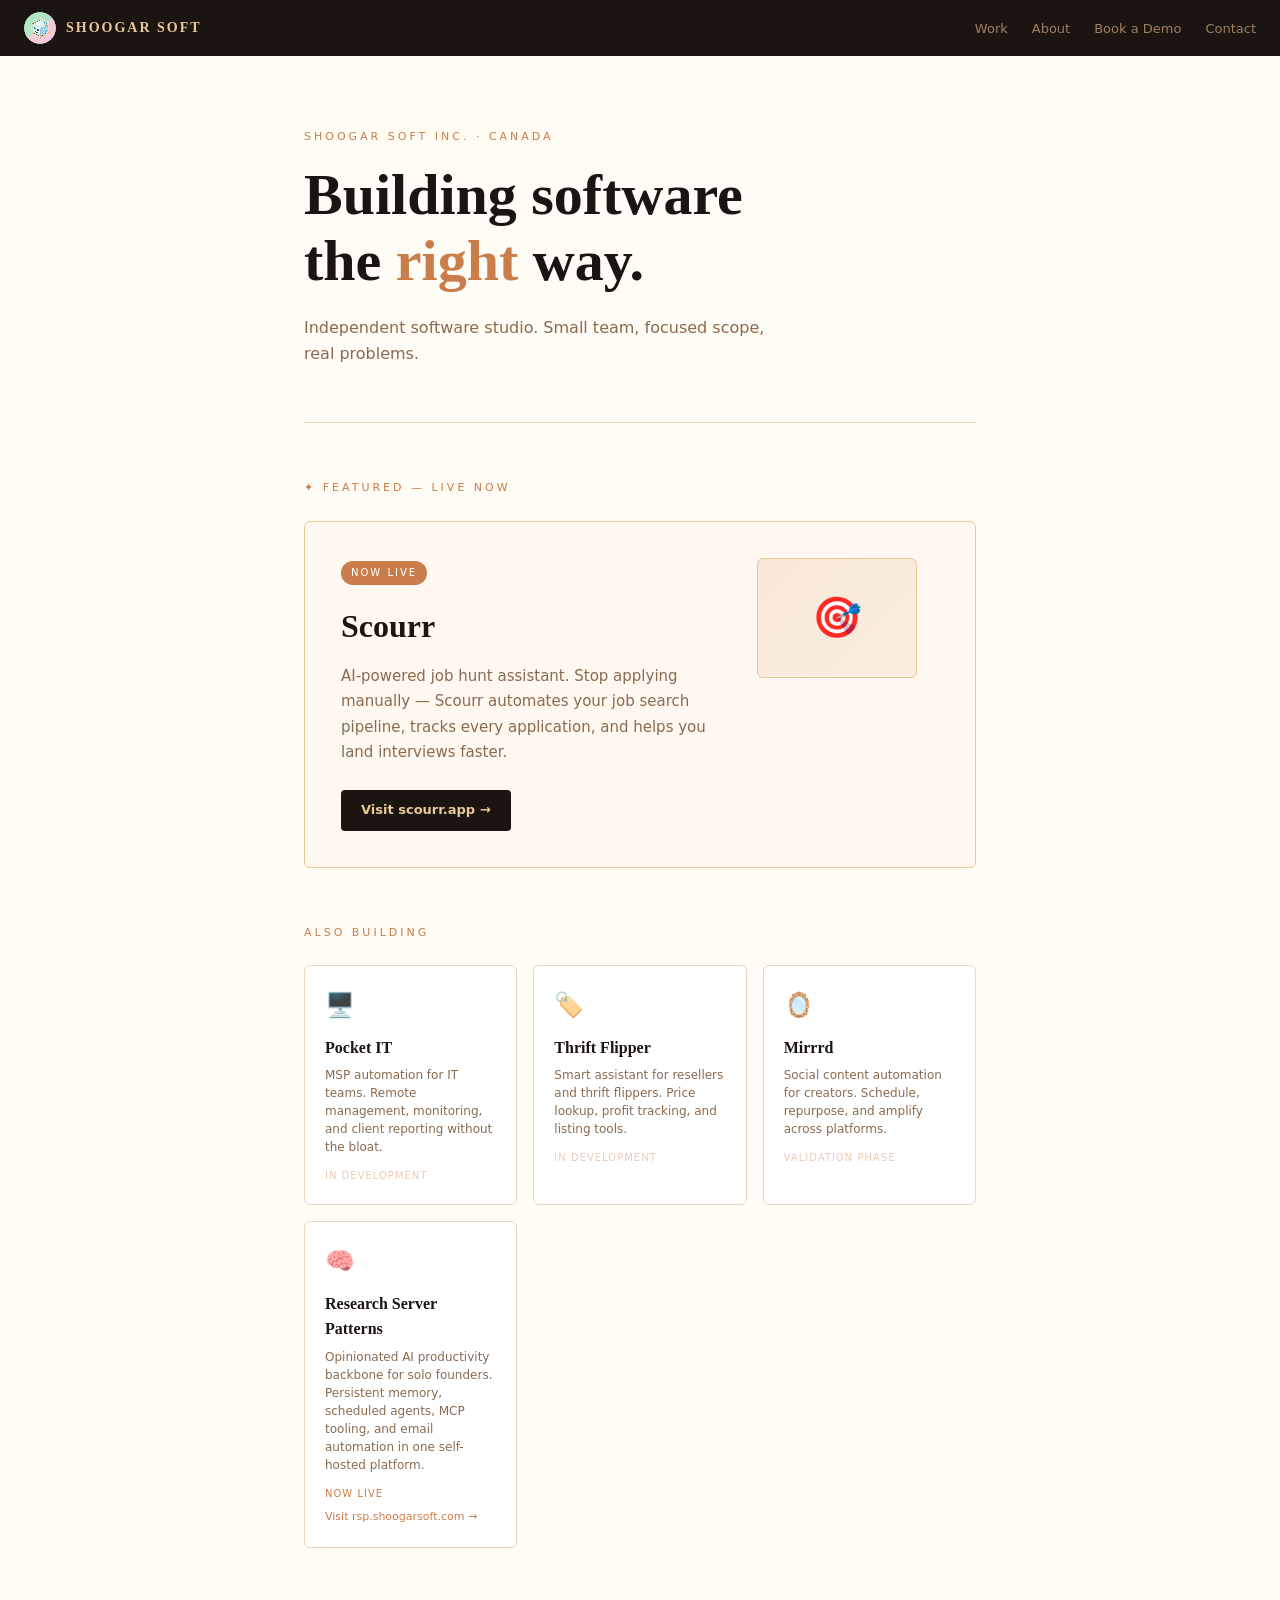
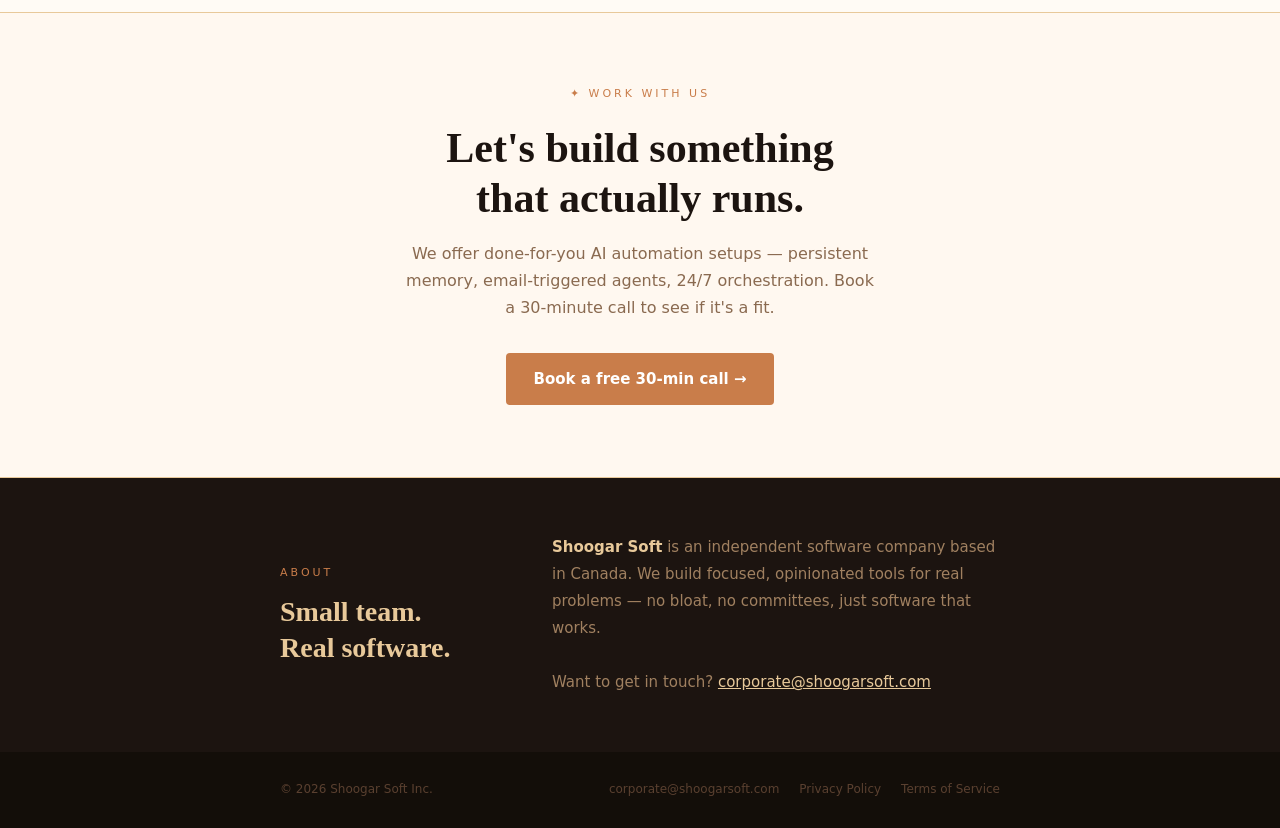
==== index.html @ 3ff2c9d0 "fix: correct Trift Flipper typo to Thrift Flipper on homepage Co-Authored-By: Claude Opus 4.8 <norep" ====
<!DOCTYPE html>
<html lang="en">
<head>
  <meta charset="UTF-8">
  <meta name="viewport" content="width=device-width, initial-scale=1.0">
  <meta name="description" content="Shoogar Soft Inc. — Independent software studio based in Canada. Building focused, opinionated tools for real problems.">
  <title>Shoogar Soft — Building software the right way.</title>
  <link rel="icon" type="image/png" href="assets/shoogar-logo.png">
  <link rel="stylesheet" href="assets/style.css">
</head>
<body>

<!-- NAV -->
<nav>
  <a class="nav-logo" href="#">
    <img src="assets/shoogar-logo.png" alt="Shoogar Soft logo">
    Shoogar Soft
  </a>
  <ul class="nav-links" id="navLinks">
    <li><a href="#work">Work</a></li>
    <li><a href="#about">About</a></li>
    <li><a href="#demo">Book a Demo</a></li>
    <li><a href="#about">Contact</a></li>
  </ul>
  <button class="nav-toggle" onclick="document.getElementById('navLinks').classList.toggle('open')" aria-label="Menu">
    <span></span><span></span><span></span>
  </button>
</nav>

<!-- HERO -->
<section class="hero">
  <div class="hero-eyebrow">Shoogar Soft Inc. · Canada</div>
  <h1>Building software<br>the <em>right</em> way.</h1>
  <p class="hero-sub">Independent software studio. Small team, focused scope, real problems.</p>
</section>

<div class="divider"><hr></div>

<!-- FEATURED -->
<section class="featured" id="work">
  <div class="section-label">✦ Featured — live now</div>
  <div class="featured-card">
    <div>
      <div class="featured-badge">Now live</div>
      <h2>Scourr</h2>
      <p>AI-powered job hunt assistant. Stop applying manually — Scourr automates your job search pipeline, tracks every application, and helps you land interviews faster.</p>
      <a class="featured-link" href="https://scourr.app" target="_blank" rel="noopener">Visit scourr.app →</a>
    </div>
    <div class="featured-visual" aria-hidden="true">🎯</div>
  </div>
</section>

<!-- PORTFOLIO -->
<section class="portfolio">
  <div class="section-label">Also building</div>
  <div class="portfolio-grid">

    <div class="portfolio-card">
      <div class="portfolio-icon" aria-hidden="true">🖥️</div>
      <h3>Pocket IT</h3>
      <p>MSP automation for IT teams. Remote management, monitoring, and client reporting without the bloat.</p>
      <div class="portfolio-status">In development</div>
    </div>

    <div class="portfolio-card">
      <div class="portfolio-icon" aria-hidden="true">🏷️</div>
      <h3>Thrift Flipper</h3>
      <p>Smart assistant for resellers and thrift flippers. Price lookup, profit tracking, and listing tools.</p>
      <div class="portfolio-status">In development</div>
    </div>

    <div class="portfolio-card">
      <div class="portfolio-icon" aria-hidden="true">🪞</div>
      <h3>Mirrrd</h3>
      <p>Social content automation for creators. Schedule, repurpose, and amplify across platforms.</p>
      <div class="portfolio-status">Validation phase</div>
    </div>

    <div class="portfolio-card">
      <div class="portfolio-icon" aria-hidden="true">🧠</div>
      <h3>Research Server Patterns</h3>
      <p>Opinionated AI productivity backbone for solo founders. Persistent memory, scheduled agents, MCP tooling, and email automation in one self-hosted platform.</p>
      <div class="portfolio-status live">Now live</div>
      <a class="portfolio-link" href="https://rsp.shoogarsoft.com" target="_blank" rel="noopener">Visit rsp.shoogarsoft.com →</a>
    </div>

  </div>
</section>

<!-- DEMO CTA -->
<section class="demo-cta" id="demo">
  <div class="demo-inner">
    <div class="demo-label">✦ Work with us</div>
    <h2>Let's build something<br>that actually runs.</h2>
    <p>We offer done-for-you AI automation setups — persistent memory, email-triggered agents, 24/7 orchestration. Book a 30-minute call to see if it's a fit.</p>
    <a class="demo-btn" href="https://calendly.com/shoogarsoft/demo" target="_blank" rel="noopener">Book a free 30-min call →</a>
  </div>
</section>

<!-- ABOUT -->
<section class="about" id="about">
  <div class="about-inner">
    <div>
      <div class="about-label">About</div>
      <h2>Small team.<br>Real software.</h2>
    </div>
    <div class="about-body">
      <strong>Shoogar Soft</strong> is an independent software company based in Canada. We build focused, opinionated tools for real problems — no bloat, no committees, just software that works.<br><br>
      Want to get in touch? <a href="mailto:corporate@shoogarsoft.com">corporate@shoogarsoft.com</a>
    </div>
  </div>
</section>

<!-- FOOTER -->
<footer>
  <div class="footer-inner">
    <span class="footer-copy">© <span id="copy-year"></span> Shoogar Soft Inc.</span>
    <div class="footer-links">
      <a href="mailto:corporate@shoogarsoft.com">corporate@shoogarsoft.com</a>
      <a href="privacy.html">Privacy Policy</a>
      <a href="terms.html">Terms of Service</a>
    </div>
  </div>
</footer>

<script>document.getElementById('copy-year').textContent = new Date().getFullYear();</script>
</body>
</html>
---- assets/style.css ----
/* ============================================================
   TOKENS
   ============================================================ */
:root {
  --bg:              #fffbf5;
  --nav-bg:          #1c1410;
  --nav-bg-hover:    #2c2418;
  --accent:          #c97d4a;
  --accent-light:    #e8c99a;
  --text:            #1c1410;
  --text-secondary:  #8a6a50;
  --text-muted:      #a08060;
  --border:          #e8d5c0;
  --featured-bg:     #fff8f0;
  --featured-border: #e8c99a;
  --card-bg:         #ffffff;
  --about-bg:        #1c1410;
  --footer-bg:       #130e09;
  --footer-text:     #5a4030;
  --max-width:       720px;
  --radius:          6px;
}

/* ============================================================
   RESET
   ============================================================ */
*, *::before, *::after { box-sizing: border-box; margin: 0; padding: 0; }

body {
  font-family: 'Georgia', serif;
  background: var(--bg);
  color: var(--text);
  line-height: 1.6;
}

/* ============================================================
   NAV
   ============================================================ */
nav {
  background: var(--nav-bg);
  padding: 0 24px;
  display: flex;
  align-items: center;
  justify-content: space-between;
  height: 56px;
  position: sticky;
  top: 0;
  z-index: 10;
}

.nav-logo {
  display: flex;
  align-items: center;
  gap: 10px;
  color: var(--accent-light);
  font-weight: 700;
  font-size: 14px;
  letter-spacing: 2px;
  text-transform: uppercase;
  text-decoration: none;
}

.nav-logo img {
  width: 32px;
  height: 32px;
  border-radius: 50%;
  image-rendering: pixelated;
}

.nav-links {
  display: flex;
  gap: 24px;
  list-style: none;
}

.nav-links a {
  color: var(--text-muted);
  text-decoration: none;
  font-size: 13px;
  font-family: system-ui, sans-serif;
  transition: color 0.2s;
}

.nav-links a:hover { color: var(--accent-light); }

.nav-toggle {
  display: none;
  background: none;
  border: none;
  cursor: pointer;
  flex-direction: column;
  gap: 5px;
  padding: 4px;
}

.nav-toggle span {
  display: block;
  width: 22px;
  height: 2px;
  background: var(--text-muted);
  border-radius: 2px;
}

@media (max-width: 600px) {
  .nav-links { display: none; }
  .nav-toggle { display: flex; }
  .nav-links.open {
    display: flex;
    flex-direction: column;
    position: absolute;
    top: 56px;
    left: 0;
    right: 0;
    background: var(--nav-bg);
    padding: 16px 24px 20px;
    border-top: 1px solid var(--nav-bg-hover);
    gap: 16px;
  }
}

/* ============================================================
   HERO
   ============================================================ */
.hero {
  max-width: var(--max-width);
  margin: 0 auto;
  padding: 72px 24px 56px;
}

.hero-eyebrow {
  font-family: system-ui, sans-serif;
  font-size: 11px;
  letter-spacing: 3px;
  text-transform: uppercase;
  color: var(--accent);
  margin-bottom: 16px;
}

.hero h1 {
  font-size: clamp(36px, 6vw, 58px);
  font-weight: 700;
  line-height: 1.15;
  color: var(--text);
  margin-bottom: 20px;
}

.hero h1 em {
  color: var(--accent);
  font-style: normal;
}

.hero-sub {
  font-family: system-ui, sans-serif;
  font-size: 16px;
  color: var(--text-secondary);
  max-width: 480px;
}

/* ============================================================
   DIVIDER
   ============================================================ */
.divider {
  max-width: var(--max-width);
  margin: 0 auto;
  padding: 0 24px;
}

.divider hr {
  border: none;
  border-top: 1px solid var(--border);
}

/* ============================================================
   SECTION LABEL (shared)
   ============================================================ */
.section-label {
  font-family: system-ui, sans-serif;
  font-size: 11px;
  letter-spacing: 3px;
  text-transform: uppercase;
  color: var(--accent);
  margin-bottom: 24px;
}

/* ============================================================
   FEATURED PRODUCT
   ============================================================ */
.featured {
  max-width: var(--max-width);
  margin: 0 auto;
  padding: 56px 24px;
}

.featured-card {
  background: var(--featured-bg);
  border: 1px solid var(--featured-border);
  border-radius: var(--radius);
  padding: 36px;
  display: flex;
  gap: 36px;
  align-items: flex-start;
}

.featured-badge {
  background: var(--accent);
  color: #fff;
  font-family: system-ui, sans-serif;
  font-size: 10px;
  letter-spacing: 2px;
  text-transform: uppercase;
  padding: 4px 10px;
  border-radius: 20px;
  display: inline-block;
  margin-bottom: 16px;
}

.featured-card h2 {
  font-size: 32px;
  font-weight: 700;
  color: var(--text);
  margin-bottom: 12px;
}

.featured-card p {
  font-family: system-ui, sans-serif;
  font-size: 15px;
  color: var(--text-secondary);
  line-height: 1.7;
  margin-bottom: 24px;
  max-width: 380px;
}

.featured-link {
  display: inline-flex;
  align-items: center;
  gap: 6px;
  background: var(--nav-bg);
  color: var(--accent-light);
  font-family: system-ui, sans-serif;
  font-size: 13px;
  font-weight: 600;
  padding: 10px 20px;
  border-radius: 4px;
  text-decoration: none;
  transition: background 0.2s;
}

.featured-link:hover { background: var(--nav-bg-hover); }

.featured-visual {
  flex-shrink: 0;
  width: 160px;
  height: 120px;
  background: linear-gradient(135deg, #c97d4a22, #e8c99a33);
  border-radius: var(--radius);
  border: 1px solid var(--featured-border);
  display: flex;
  align-items: center;
  justify-content: center;
  font-size: 40px;
  color: var(--accent);
}

@media (max-width: 600px) {
  .featured-card {
    flex-direction: column;
    padding: 24px;
    gap: 20px;
  }
  .featured-visual { display: none; }
}

/* ============================================================
   PORTFOLIO GRID
   ============================================================ */
.portfolio {
  max-width: var(--max-width);
  margin: 0 auto;
  padding: 0 24px 64px;
}

.portfolio-grid {
  display: grid;
  grid-template-columns: repeat(3, 1fr);
  gap: 16px;
}

@media (max-width: 600px) {
  .portfolio-grid { grid-template-columns: 1fr; }
}

.portfolio-card {
  background: var(--card-bg);
  border: 1px solid var(--border);
  border-radius: var(--radius);
  padding: 20px;
  transition: border-color 0.2s;
}

.portfolio-card:hover { border-color: var(--accent); }

.portfolio-icon {
  font-size: 24px;
  margin-bottom: 10px;
}

.portfolio-card h3 {
  font-size: 16px;
  font-weight: 700;
  color: var(--text);
  margin-bottom: 6px;
}

.portfolio-card p {
  font-family: system-ui, sans-serif;
  font-size: 12px;
  color: var(--text-secondary);
  line-height: 1.5;
  margin-bottom: 12px;
}

.portfolio-status {
  font-family: system-ui, sans-serif;
  font-size: 10px;
  letter-spacing: 1px;
  text-transform: uppercase;
  color: #c97d4a66;
}

.portfolio-status.live {
  color: var(--accent);
}

.portfolio-link {
  display: inline-block;
  font-family: system-ui, sans-serif;
  font-size: 11px;
  color: var(--accent);
  text-decoration: none;
  margin-top: 6px;
  transition: opacity 0.2s;
}

.portfolio-link:hover { opacity: 0.7; }

/* ============================================================
   ABOUT SECTION
   ============================================================ */
.about {
  background: var(--about-bg);
  padding: 56px 24px;
}

.about-inner {
  max-width: var(--max-width);
  margin: 0 auto;
  display: grid;
  grid-template-columns: 1fr 2fr;
  gap: 48px;
  align-items: center;
}

@media (max-width: 600px) {
  .about-inner { grid-template-columns: 1fr; gap: 24px; }
}

.about-label {
  font-family: system-ui, sans-serif;
  font-size: 11px;
  letter-spacing: 3px;
  text-transform: uppercase;
  color: var(--accent);
  margin-bottom: 12px;
}

.about h2 {
  font-size: 28px;
  font-weight: 700;
  color: var(--accent-light);
  line-height: 1.3;
}

.about-body {
  font-family: system-ui, sans-serif;
  font-size: 15px;
  color: var(--text-muted);
  line-height: 1.8;
}

.about-body strong { color: var(--accent-light); }
.about-body a { color: var(--accent-light); }
.about-body a:hover { color: var(--accent); }

/* ============================================================
   FOOTER
   ============================================================ */
footer {
  background: var(--footer-bg);
  padding: 28px 24px;
}

.footer-inner {
  max-width: var(--max-width);
  margin: 0 auto;
  display: flex;
  justify-content: space-between;
  align-items: center;
  flex-wrap: wrap;
  gap: 12px;
}

.footer-copy {
  font-family: system-ui, sans-serif;
  font-size: 12px;
  color: var(--footer-text);
}

.footer-links {
  display: flex;
  gap: 20px;
  flex-wrap: wrap;
}

.footer-links a {
  font-family: system-ui, sans-serif;
  font-size: 12px;
  color: var(--footer-text);
  text-decoration: none;
  transition: color 0.2s;
}

.footer-links a:hover { color: var(--text-muted); }

/* ============================================================
   LEGAL PAGES
   ============================================================ */
.legal {
  max-width: var(--max-width);
  margin: 0 auto;
  padding: 56px 24px 80px;
}

.legal h1 {
  font-size: 36px;
  font-weight: 700;
  color: var(--text);
  margin-bottom: 8px;
}

.legal .legal-date {
  font-family: system-ui, sans-serif;
  font-size: 13px;
  color: var(--text-secondary);
  margin-bottom: 40px;
}

.legal h2 {
  font-size: 20px;
  font-weight: 700;
  color: var(--text);
  margin: 36px 0 12px;
}

.legal p {
  font-family: system-ui, sans-serif;
  font-size: 15px;
  color: var(--text-secondary);
  line-height: 1.8;
  margin-bottom: 16px;
}

.legal a {
  color: var(--accent);
  text-decoration: none;
}

.legal a:hover { text-decoration: underline; }

/* ============================================================
   DEMO CTA
   ============================================================ */
.demo-cta {
  background: var(--featured-bg);
  border-top: 1px solid var(--featured-border);
  border-bottom: 1px solid var(--featured-border);
  padding: 72px 24px;
  text-align: center;
}
.demo-inner {
  max-width: var(--max-width);
  margin: 0 auto;
}
.demo-label {
  font-family: system-ui, sans-serif;
  font-size: 11px;
  letter-spacing: 3px;
  text-transform: uppercase;
  color: var(--accent);
  margin-bottom: 20px;
}
.demo-cta h2 {
  font-size: clamp(28px, 4vw, 42px);
  font-weight: 700;
  color: var(--text);
  line-height: 1.2;
  margin-bottom: 16px;
}
.demo-cta p {
  font-family: system-ui, sans-serif;
  font-size: 16px;
  color: var(--text-secondary);
  max-width: 480px;
  margin: 0 auto 32px;
  line-height: 1.7;
}
.demo-btn {
  display: inline-flex;
  align-items: center;
  gap: 6px;
  background: var(--accent);
  color: #fff;
  font-family: system-ui, sans-serif;
  font-size: 15px;
  font-weight: 600;
  padding: 14px 28px;
  border-radius: 4px;
  text-decoration: none;
  transition: background 0.2s, transform 0.1s;
}
.demo-btn:hover {
  background: #b36b3a;
  transform: translateY(-1px);
}
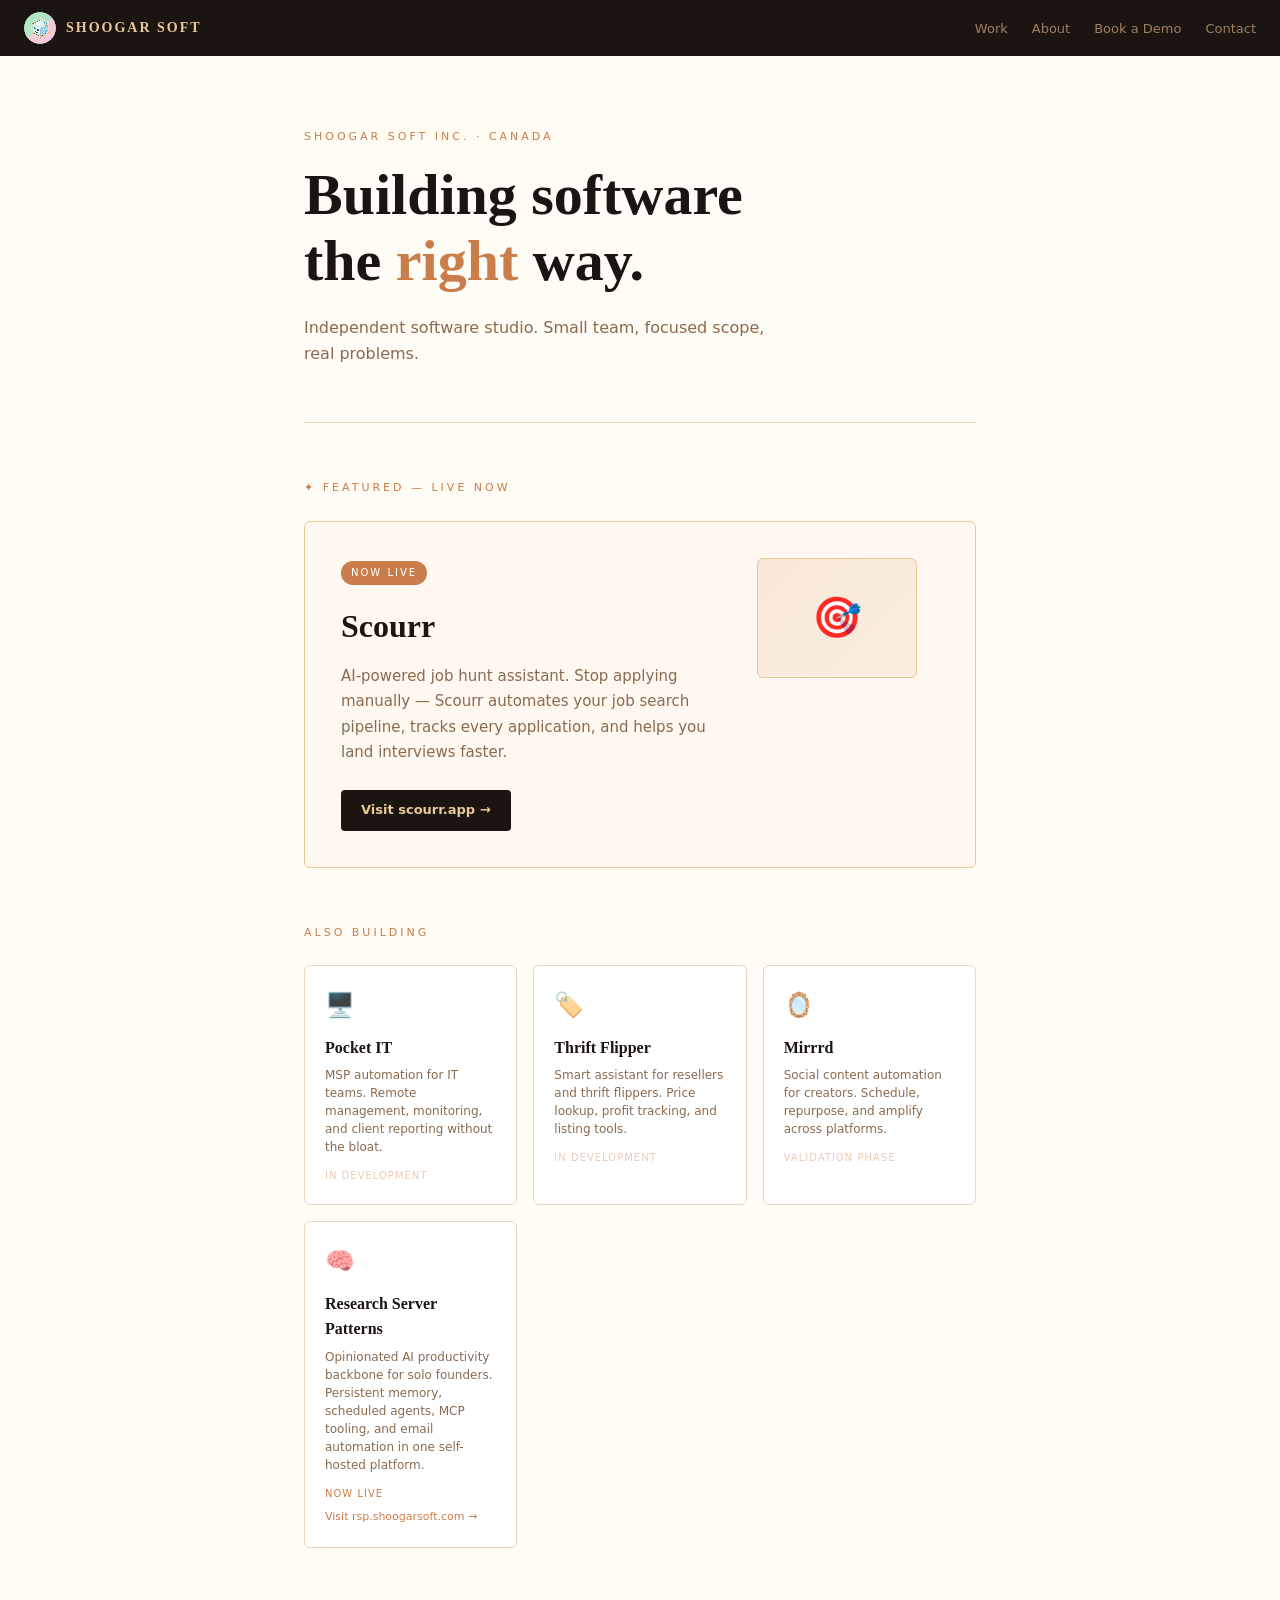
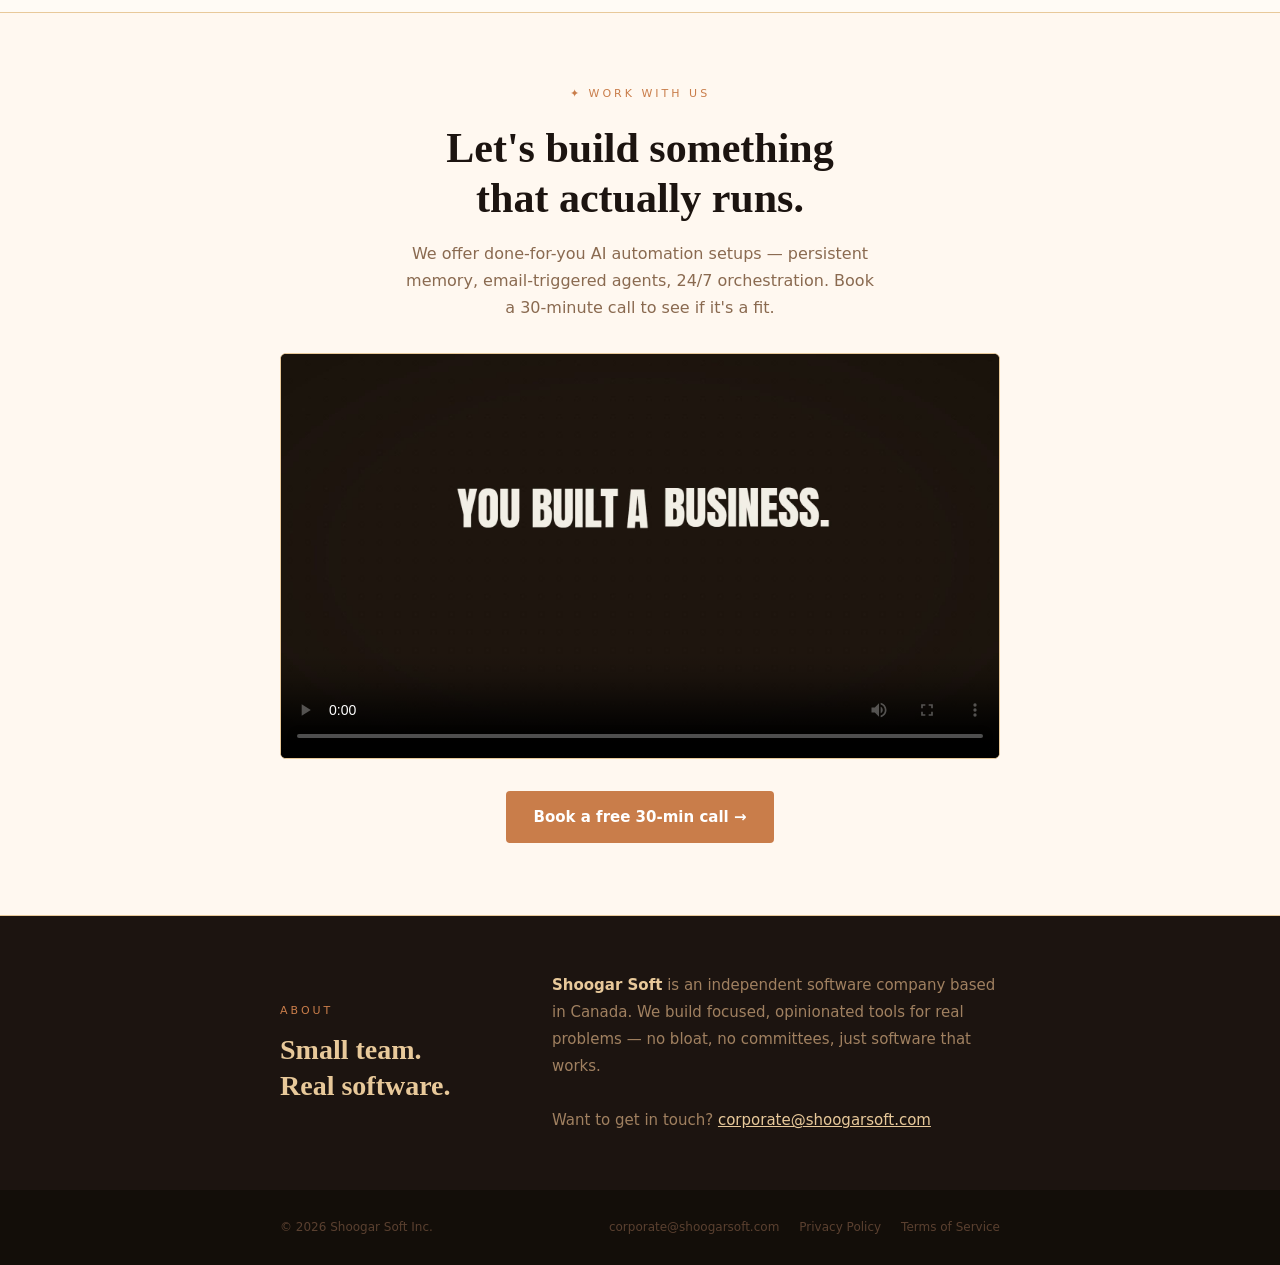
==== commit 8d848fe4: "feat: embed RSP business-owner video (v3.4) in Work-with-us section - faststart-remuxed mp4, WebVTT " ====
--- a/index.html
+++ b/index.html
@@ -20,7 +20,7 @@
     <li><a href="#work">Work</a></li>
     <li><a href="#about">About</a></li>
     <li><a href="#demo">Book a Demo</a></li>
-    <li><a href="#about">Contact</a></li>
+    <li><a href="#contact">Contact</a></li>
   </ul>
   <button class="nav-toggle" onclick="document.getElementById('navLinks').classList.toggle('open')" aria-label="Menu">
     <span></span><span></span><span></span>
@@ -93,6 +93,13 @@
     <div class="demo-label">✦ Work with us</div>
     <h2>Let's build something<br>that actually runs.</h2>
     <p>We offer done-for-you AI automation setups — persistent memory, email-triggered agents, 24/7 orchestration. Book a 30-minute call to see if it's a fit.</p>
+    <div class="demo-video">
+      <video controls preload="metadata" poster="assets/rsp-bizowner-poster.jpg">
+        <source src="assets/rsp-bizowner.mp4?v=3.4a" type="video/mp4">
+        <track kind="captions" src="assets/rsp-bizowner.vtt?v=3.4" srclang="en" label="English" default>
+        Your browser does not support the video tag.
+      </video>
+    </div>
     <a class="demo-btn" href="https://calendly.com/shoogarsoft/demo" target="_blank" rel="noopener">Book a free 30-min call →</a>
   </div>
 </section>
@@ -106,7 +113,7 @@
     </div>
     <div class="about-body">
       <strong>Shoogar Soft</strong> is an independent software company based in Canada. We build focused, opinionated tools for real problems — no bloat, no committees, just software that works.<br><br>
-      Want to get in touch? <a href="mailto:corporate@shoogarsoft.com">corporate@shoogarsoft.com</a>
+      <span id="contact">Want to get in touch? <a href="mailto:corporate@shoogarsoft.com">corporate@shoogarsoft.com</a></span>
     </div>
   </div>
 </section>
--- a/assets/style.css
+++ b/assets/style.css
@@ -513,6 +513,17 @@
   margin: 0 auto 32px;
   line-height: 1.7;
 }
+.demo-video {
+  max-width: 720px;
+  margin: 0 auto 32px;
+}
+.demo-video video {
+  display: block;
+  width: 100%;
+  border-radius: 6px;
+  border: 1px solid var(--featured-border);
+  background: #000;
+}
 .demo-btn {
   display: inline-flex;
   align-items: center;
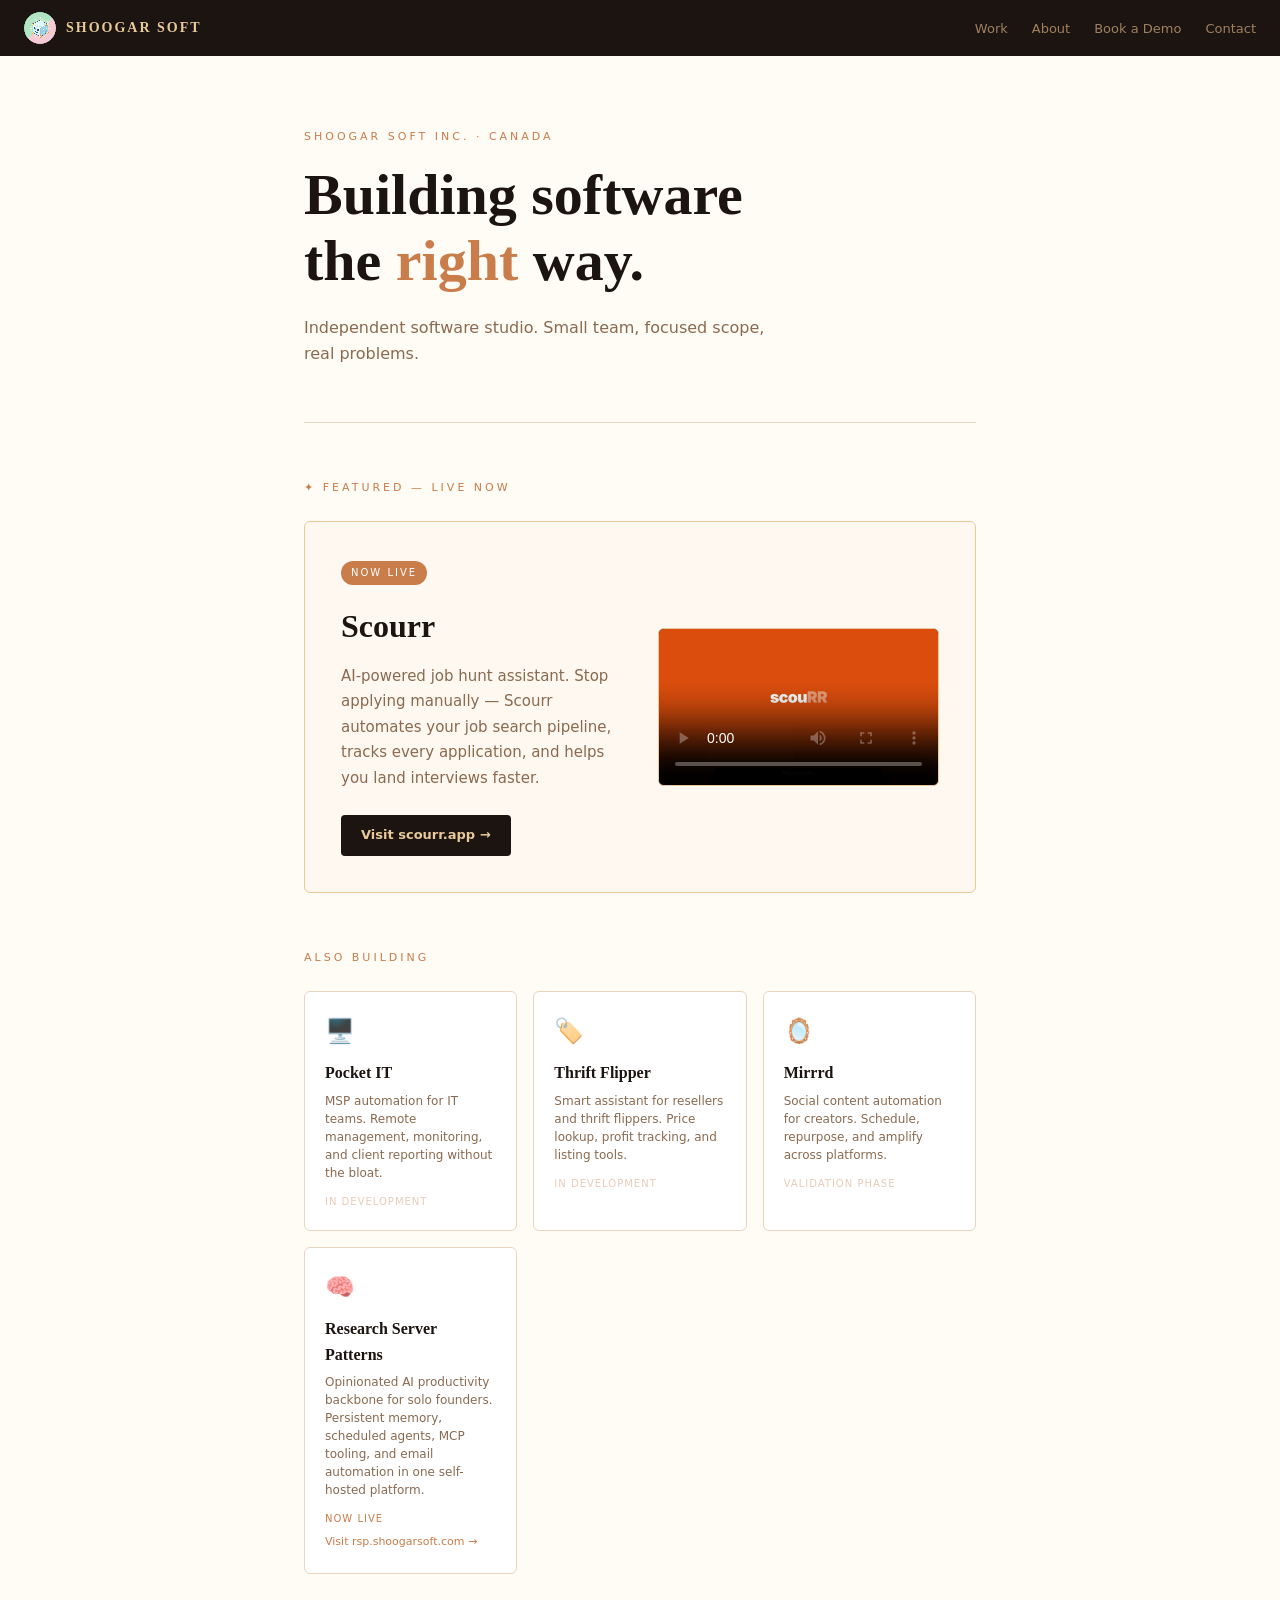
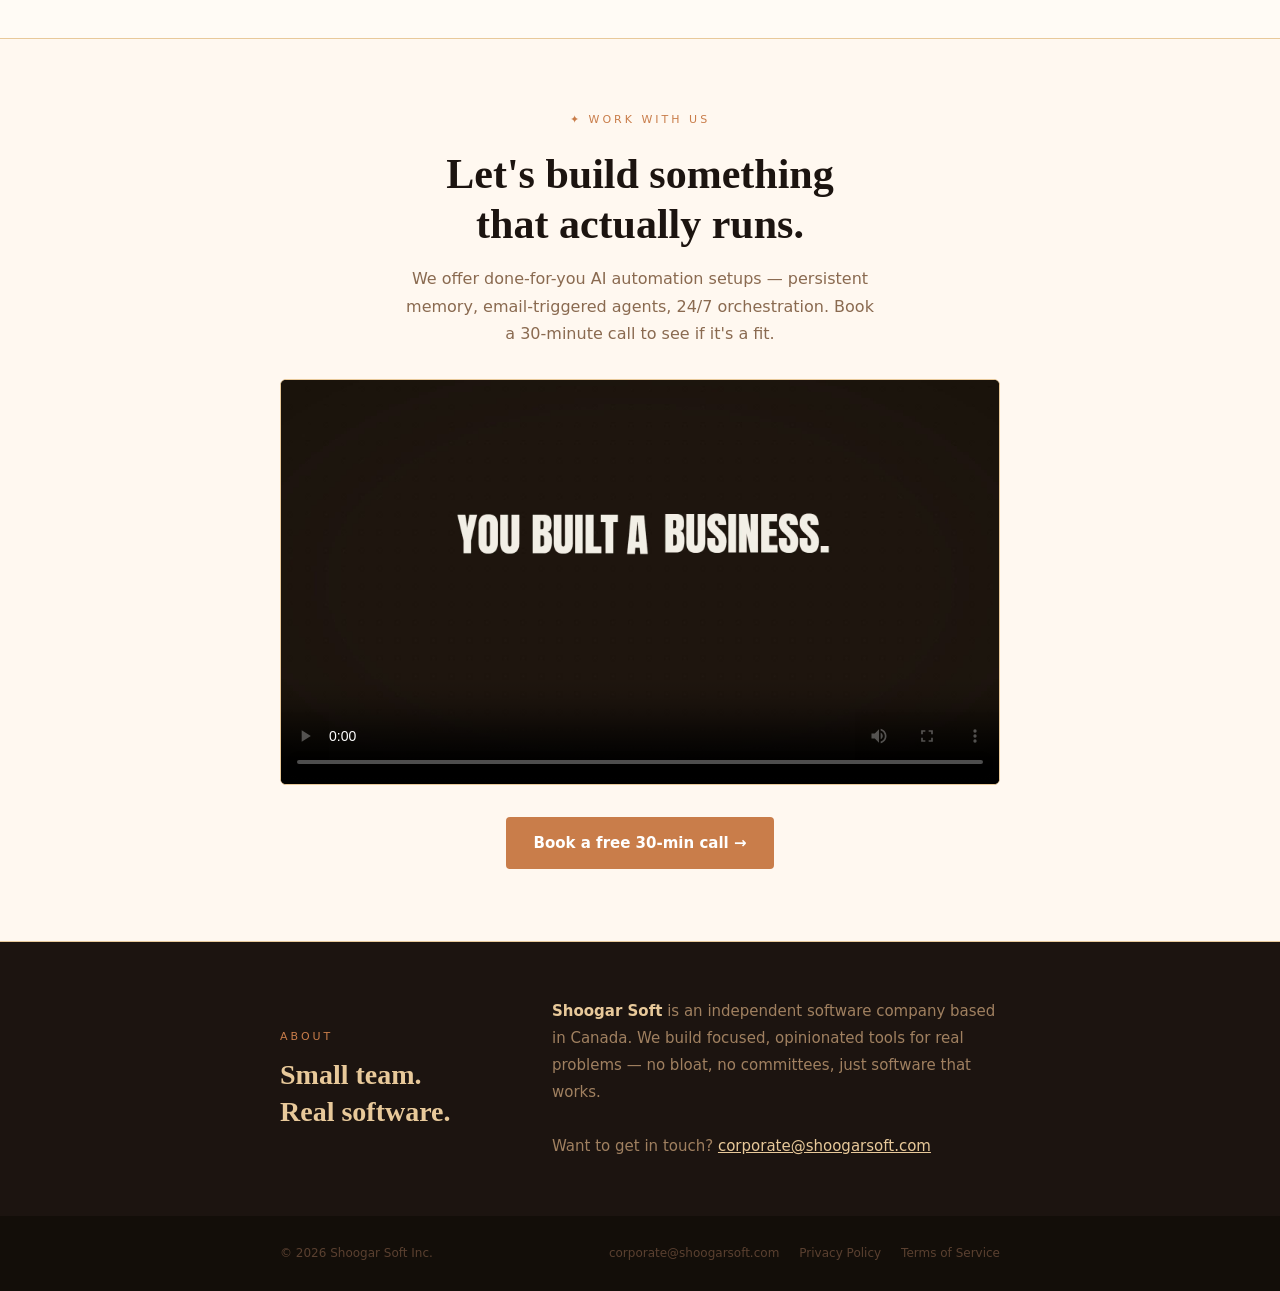
==== commit fdf6fde0: "feat: embed scourr showcase video in featured card 84s showcase render (faststart-remuxed) with post" ====
--- a/index.html
+++ b/index.html
@@ -46,7 +46,13 @@
       <p>AI-powered job hunt assistant. Stop applying manually — Scourr automates your job search pipeline, tracks every application, and helps you land interviews faster.</p>
       <a class="featured-link" href="https://scourr.app" target="_blank" rel="noopener">Visit scourr.app →</a>
     </div>
-    <div class="featured-visual" aria-hidden="true">🎯</div>
+    <div class="featured-video">
+      <video controls preload="metadata" poster="assets/scourr-showcase-poster.jpg?v=1">
+        <source src="assets/scourr-showcase.mp4?v=1" type="video/mp4">
+        <track kind="captions" src="assets/scourr-showcase.vtt?v=1" srclang="en" label="English">
+        Your browser does not support the video tag.
+      </video>
+    </div>
   </div>
 </section>
 
--- a/assets/style.css
+++ b/assets/style.css
@@ -247,18 +247,18 @@
 
 .featured-link:hover { background: var(--nav-bg-hover); }
 
-.featured-visual {
-  flex-shrink: 0;
-  width: 160px;
-  height: 120px;
-  background: linear-gradient(135deg, #c97d4a22, #e8c99a33);
+.featured-video {
+  flex: 1 1 380px;
+  min-width: 0;
+  align-self: center;
+}
+
+.featured-video video {
+  display: block;
+  width: 100%;
   border-radius: var(--radius);
   border: 1px solid var(--featured-border);
-  display: flex;
-  align-items: center;
-  justify-content: center;
-  font-size: 40px;
-  color: var(--accent);
+  background: #000;
 }
 
 @media (max-width: 600px) {
@@ -267,7 +267,6 @@
     padding: 24px;
     gap: 20px;
   }
-  .featured-visual { display: none; }
 }
 
 /* ============================================================
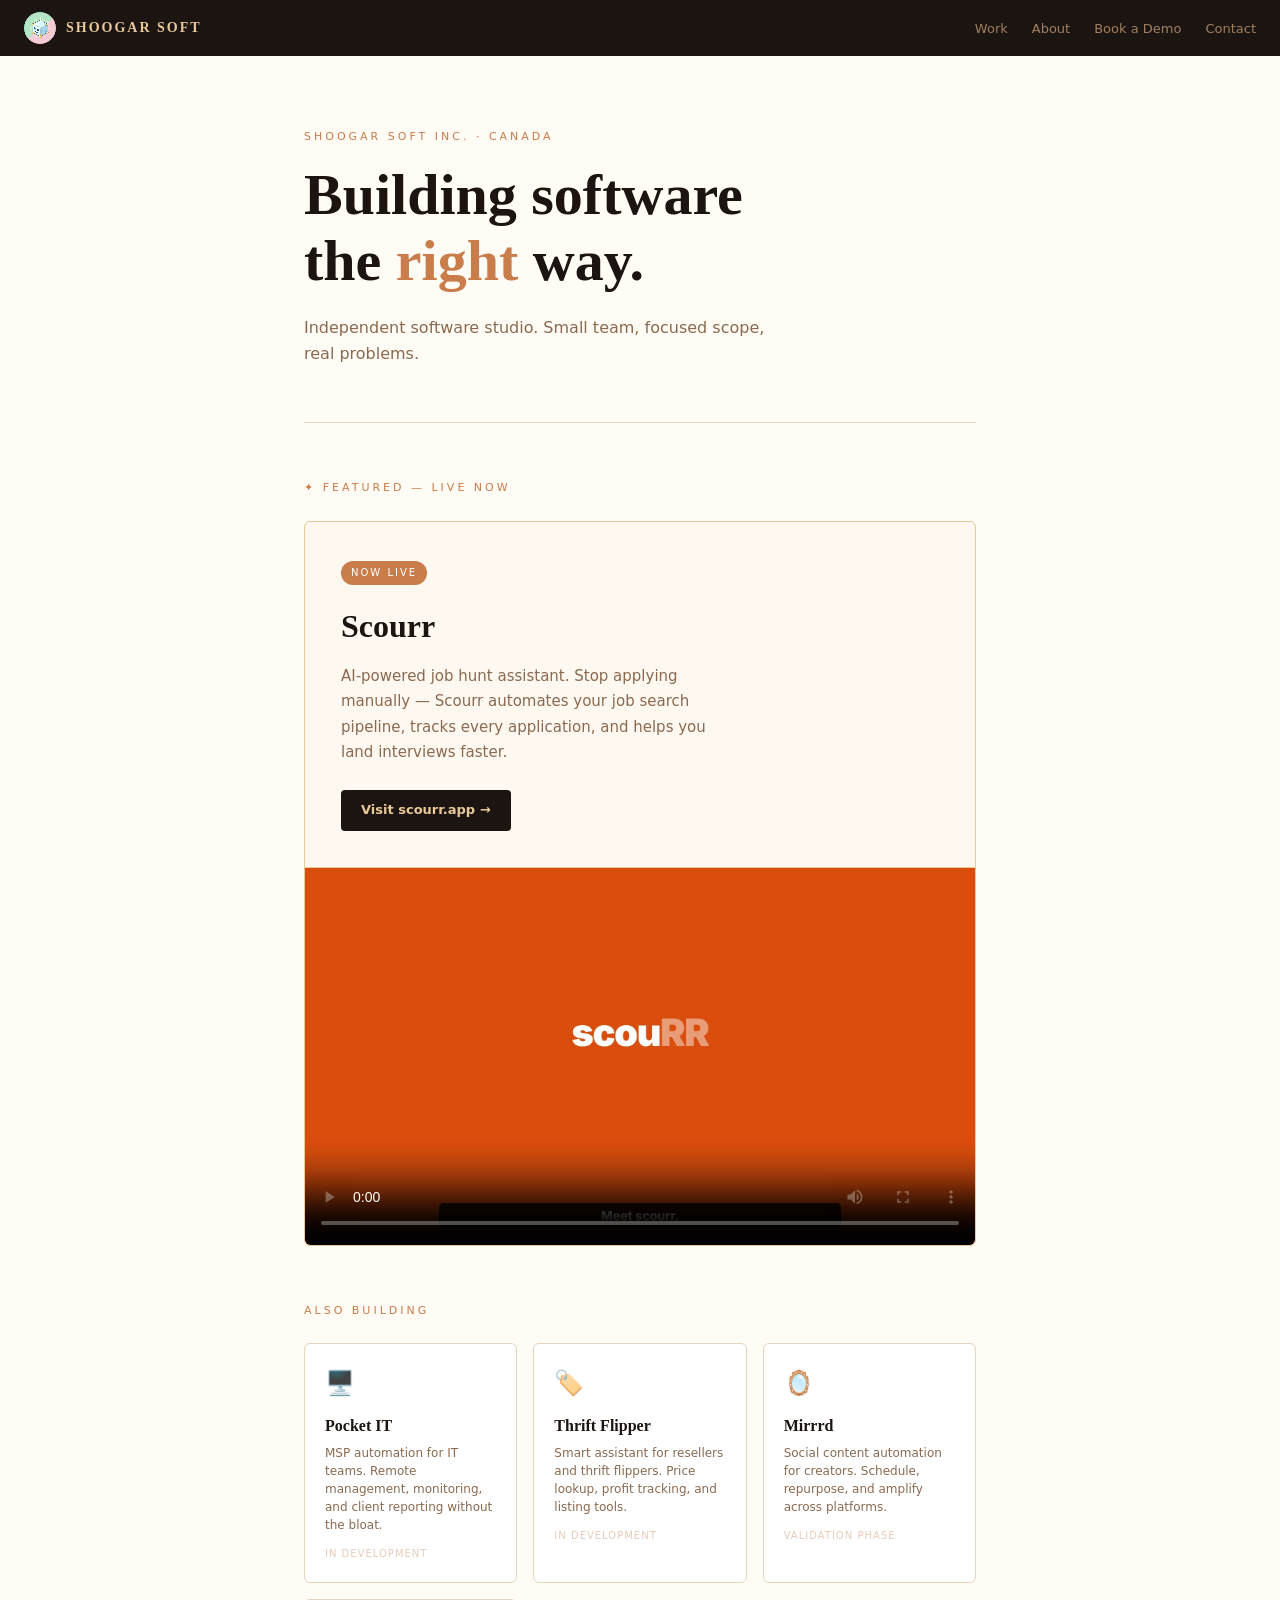
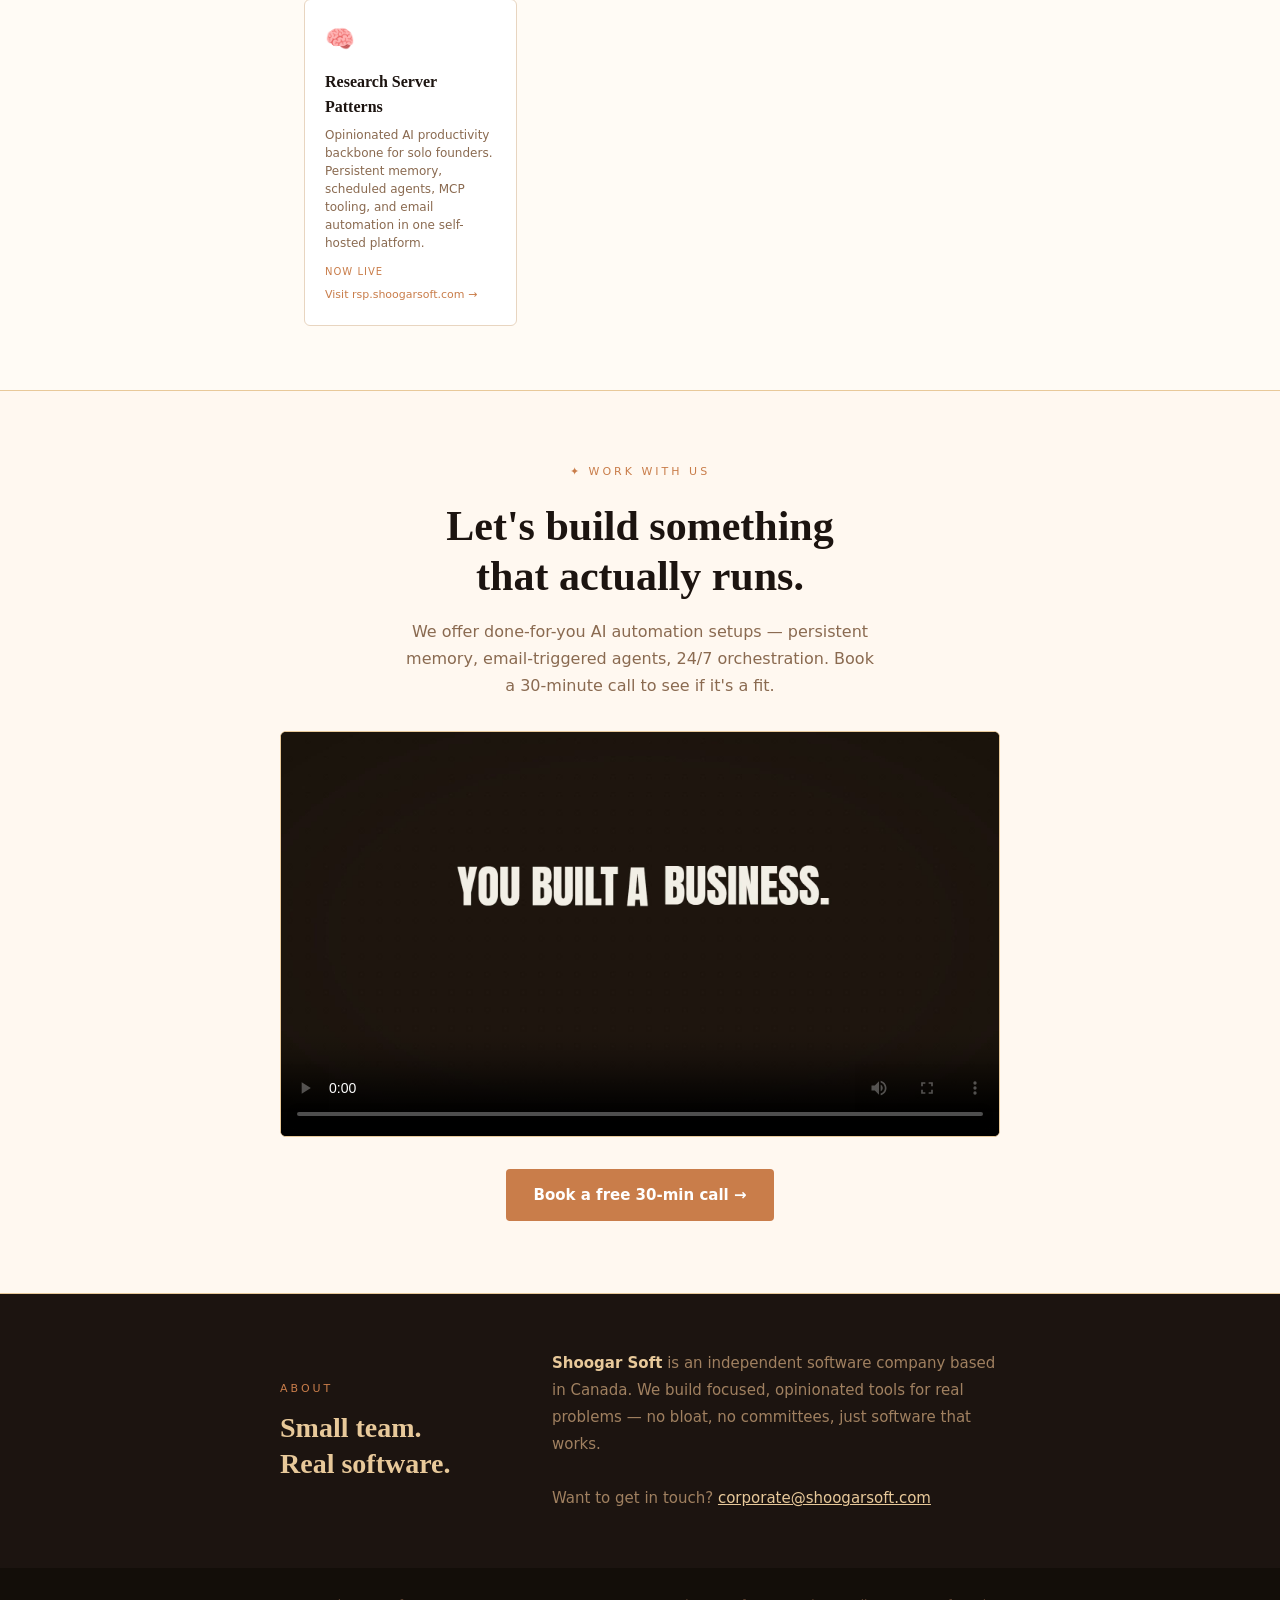
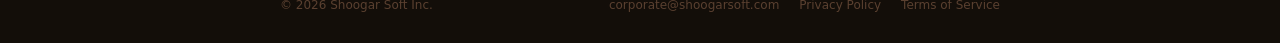
==== commit 57a25606: "fix: full-bleed scourr video in featured card + version style.css The 720px site max-width leaves th" ====
--- a/index.html
+++ b/index.html
@@ -6,7 +6,7 @@
   <meta name="description" content="Shoogar Soft Inc. — Independent software studio based in Canada. Building focused, opinionated tools for real problems.">
   <title>Shoogar Soft — Building software the right way.</title>
   <link rel="icon" type="image/png" href="assets/shoogar-logo.png">
-  <link rel="stylesheet" href="assets/style.css">
+  <link rel="stylesheet" href="assets/style.css?v=2">
 </head>
 <body>
 
--- a/assets/style.css
+++ b/assets/style.css
@@ -247,17 +247,22 @@
 
 .featured-link:hover { background: var(--nav-bg-hover); }
 
+.featured-card {
+  flex-direction: column;
+}
+
+/* Full-bleed through the card padding so the video renders at the same
+   width as the RSP demo video (672px), not the 600px card interior. */
 .featured-video {
-  flex: 1 1 380px;
-  min-width: 0;
-  align-self: center;
+  margin: 0 -36px -36px;
 }
 
 .featured-video video {
   display: block;
   width: 100%;
-  border-radius: var(--radius);
-  border: 1px solid var(--featured-border);
+  border: none;
+  border-top: 1px solid var(--featured-border);
+  border-radius: 0 0 var(--radius) var(--radius);
   background: #000;
 }
 
@@ -267,6 +272,7 @@
     padding: 24px;
     gap: 20px;
   }
+  .featured-video { margin: 0 -24px -24px; }
 }
 
 /* ============================================================
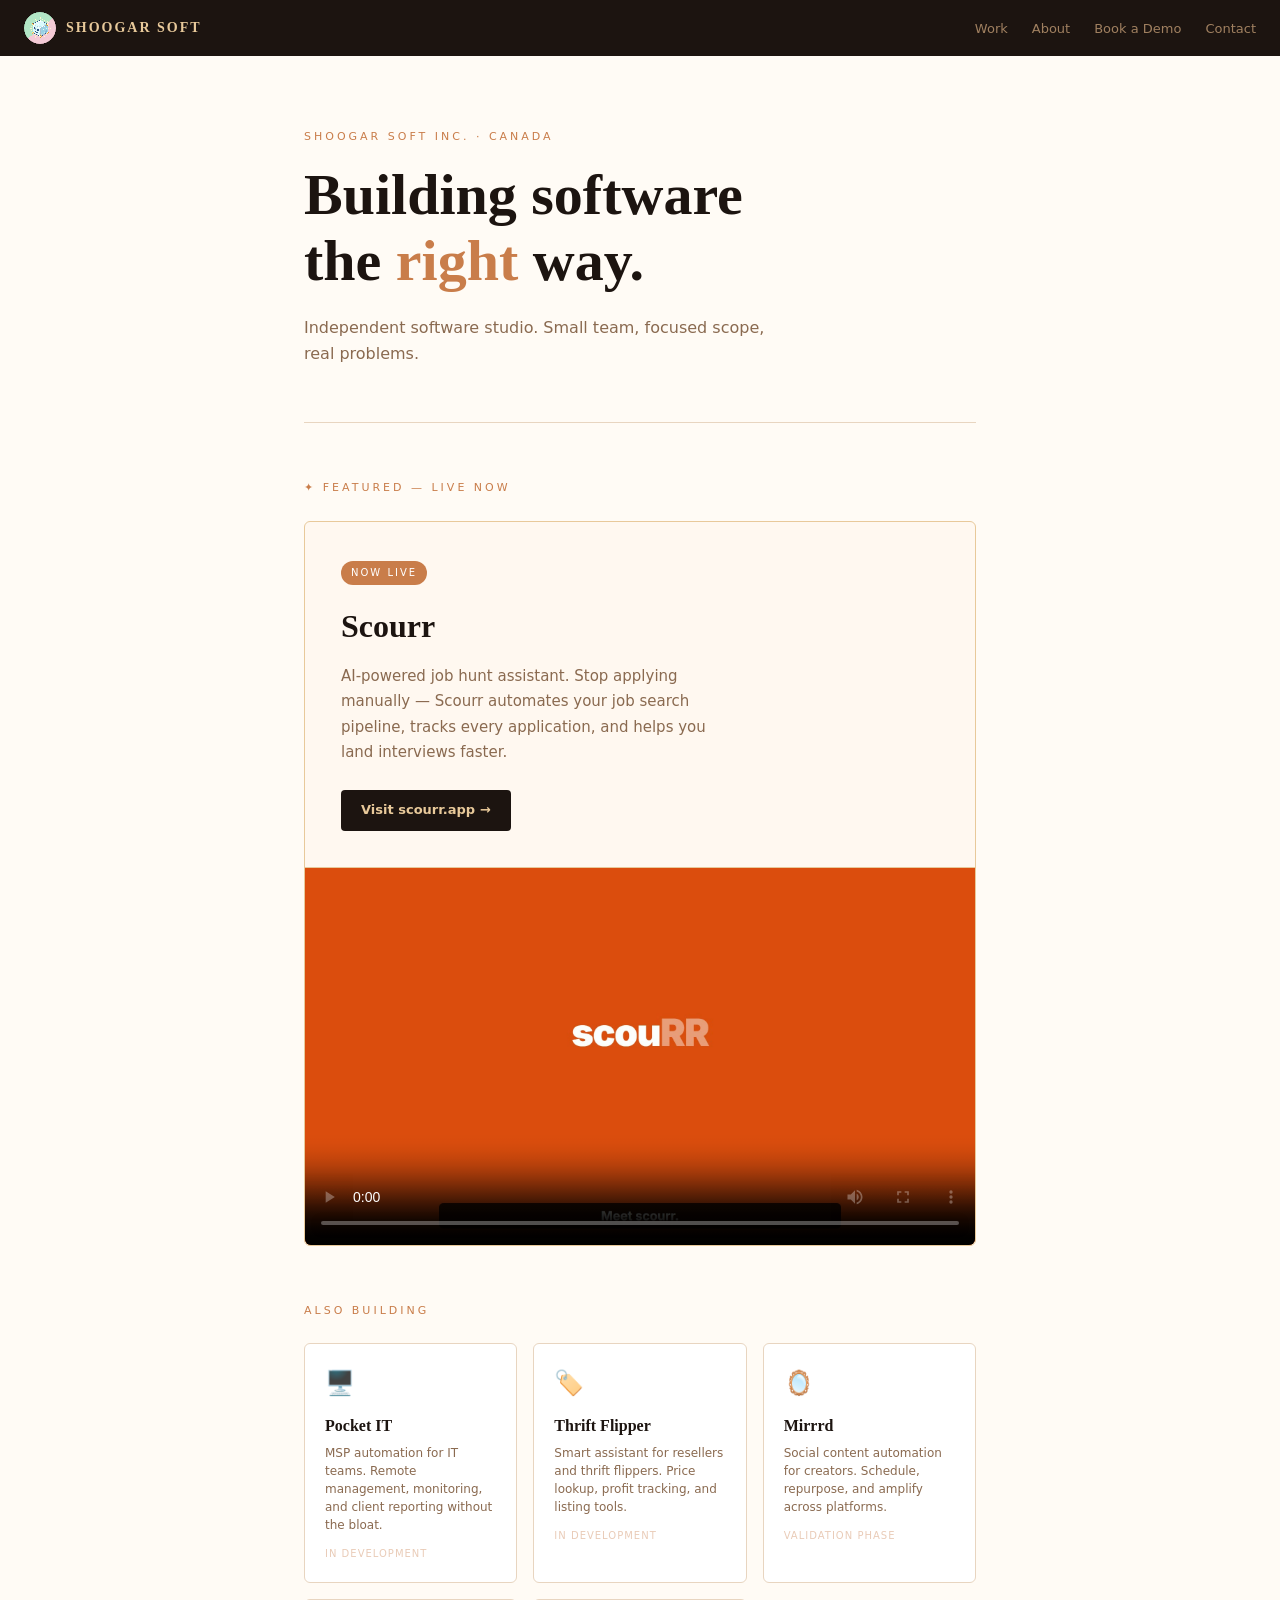
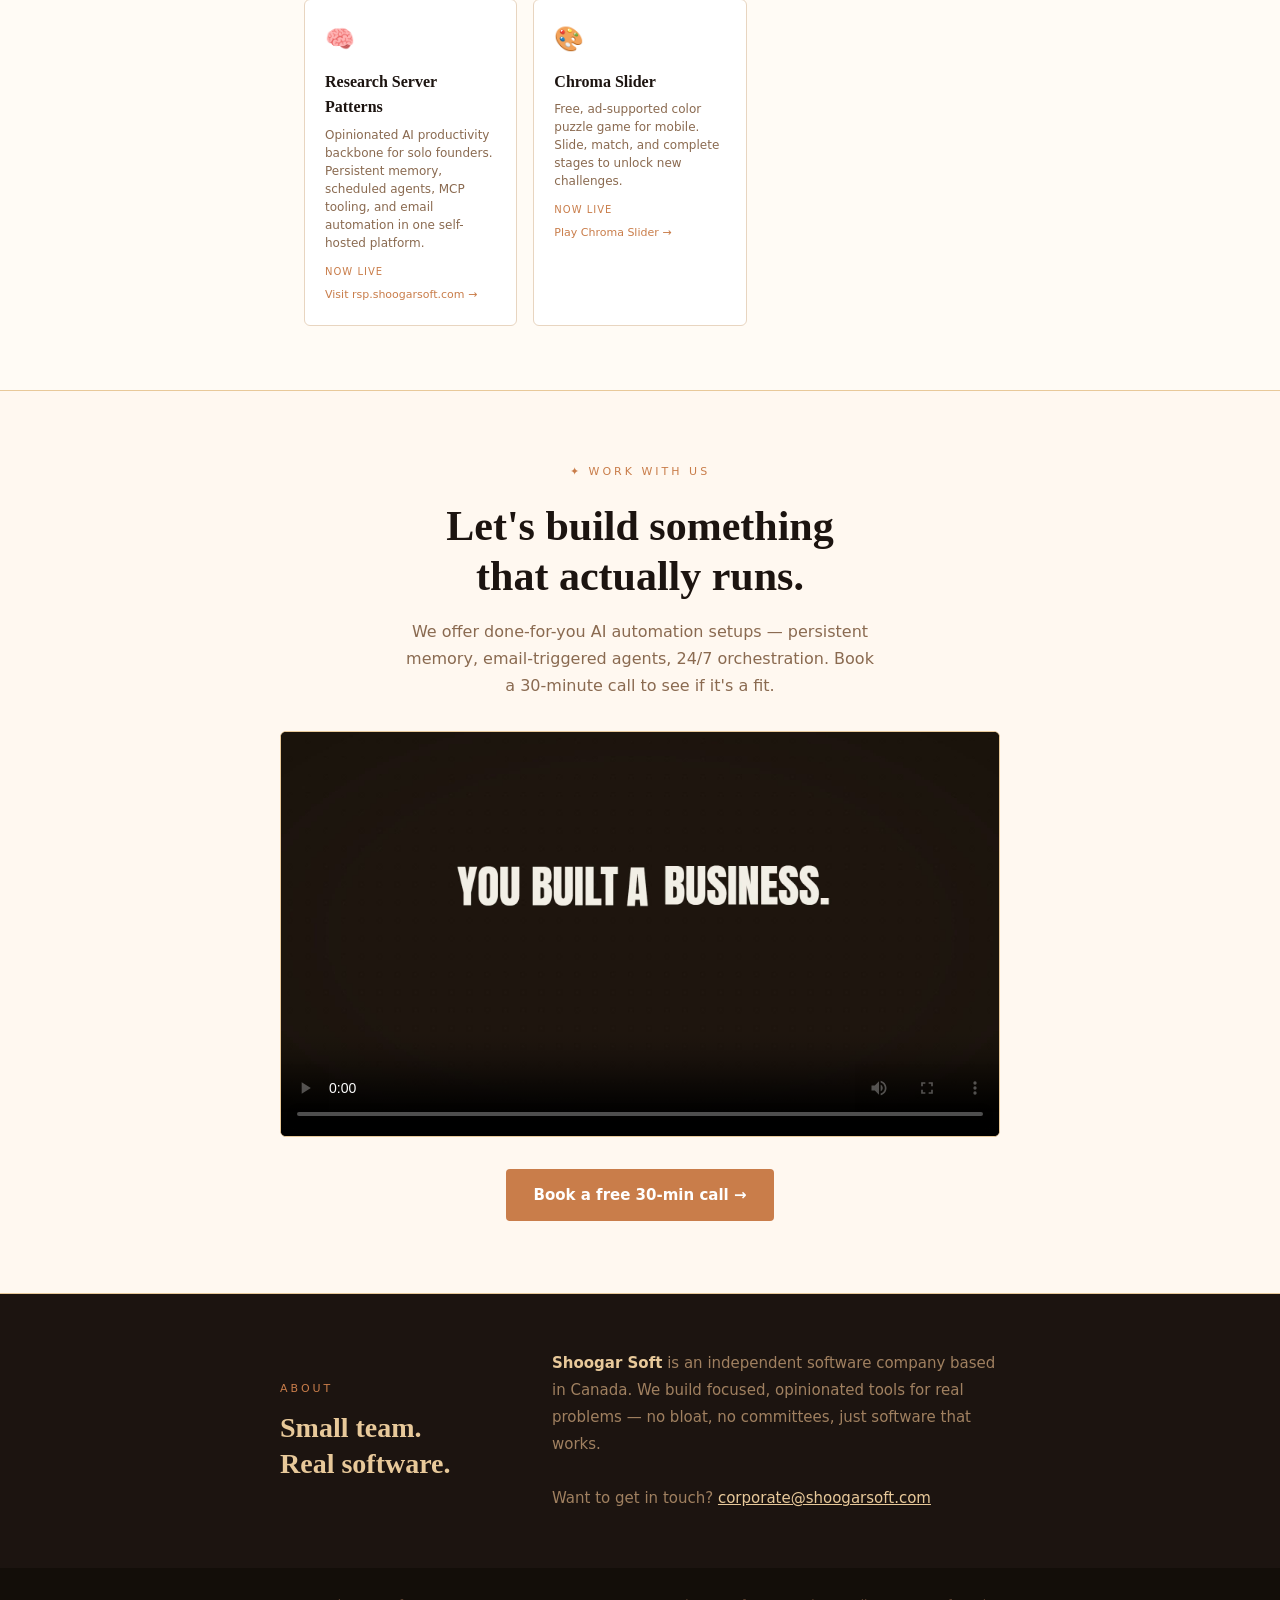
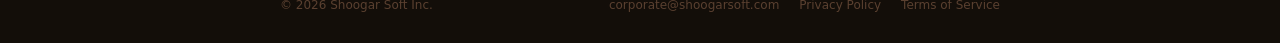
==== commit 9bd5d7dd: "feat(shoogar): add homepage structured data, OG tags, and Chroma Slider card" ====
--- a/index.html
+++ b/index.html
@@ -4,9 +4,34 @@
   <meta charset="UTF-8">
   <meta name="viewport" content="width=device-width, initial-scale=1.0">
   <meta name="description" content="Shoogar Soft Inc. — Independent software studio based in Canada. Building focused, opinionated tools for real problems.">
+  <link rel="canonical" href="https://shoogarsoft.com/">
   <title>Shoogar Soft — Building software the right way.</title>
   <link rel="icon" type="image/png" href="assets/shoogar-logo.png">
   <link rel="stylesheet" href="assets/style.css?v=2">
+
+  <meta property="og:type" content="website">
+  <meta property="og:title" content="Shoogar Soft — Building software the right way.">
+  <meta property="og:description" content="Independent software studio based in Canada. Building focused, opinionated tools for real problems.">
+  <meta property="og:url" content="https://shoogarsoft.com/">
+  <meta property="og:image" content="https://shoogarsoft.com/assets/shoogar-logo.png">
+  <meta name="twitter:card" content="summary">
+  <meta name="twitter:title" content="Shoogar Soft — Building software the right way.">
+  <meta name="twitter:description" content="Independent software studio based in Canada. Building focused, opinionated tools for real problems.">
+  <meta name="twitter:image" content="https://shoogarsoft.com/assets/shoogar-logo.png">
+
+  <script type="application/ld+json">
+  {
+    "@context": "https://schema.org",
+    "@type": "Organization",
+    "name": "Shoogar Soft Inc.",
+    "url": "https://shoogarsoft.com",
+    "logo": "https://shoogarsoft.com/assets/shoogar-logo.png",
+    "sameAs": [
+      "https://scourr.app",
+      "https://rsp.shoogarsoft.com"
+    ]
+  }
+  </script>
 </head>
 <body>
 
@@ -90,6 +115,14 @@
       <a class="portfolio-link" href="https://rsp.shoogarsoft.com" target="_blank" rel="noopener">Visit rsp.shoogarsoft.com →</a>
     </div>
 
+    <div class="portfolio-card">
+      <div class="portfolio-icon" aria-hidden="true">🎨</div>
+      <h3>Chroma Slider</h3>
+      <p>Free, ad-supported color puzzle game for mobile. Slide, match, and complete stages to unlock new challenges.</p>
+      <div class="portfolio-status live">Now live</div>
+      <a class="portfolio-link" href="apps/chroma-slider/">Play Chroma Slider →</a>
+    </div>
+
   </div>
 </section>
 
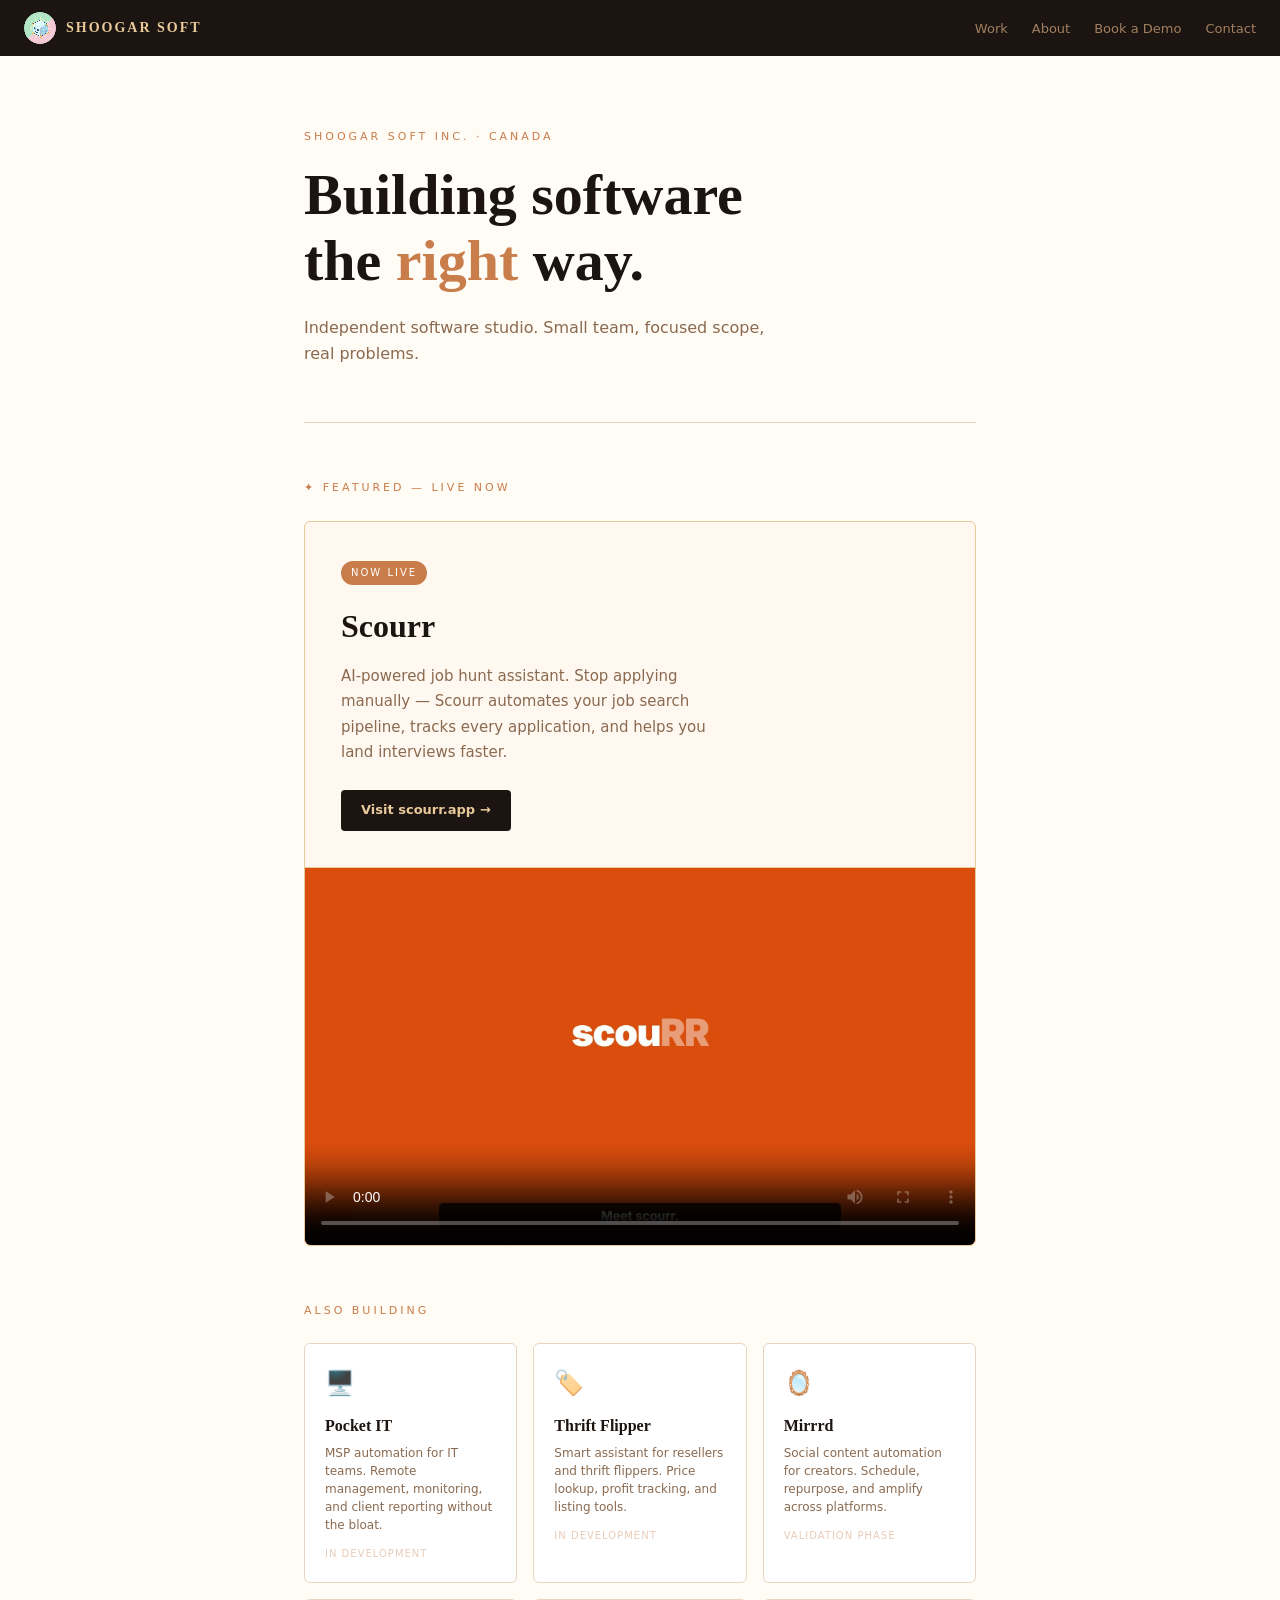
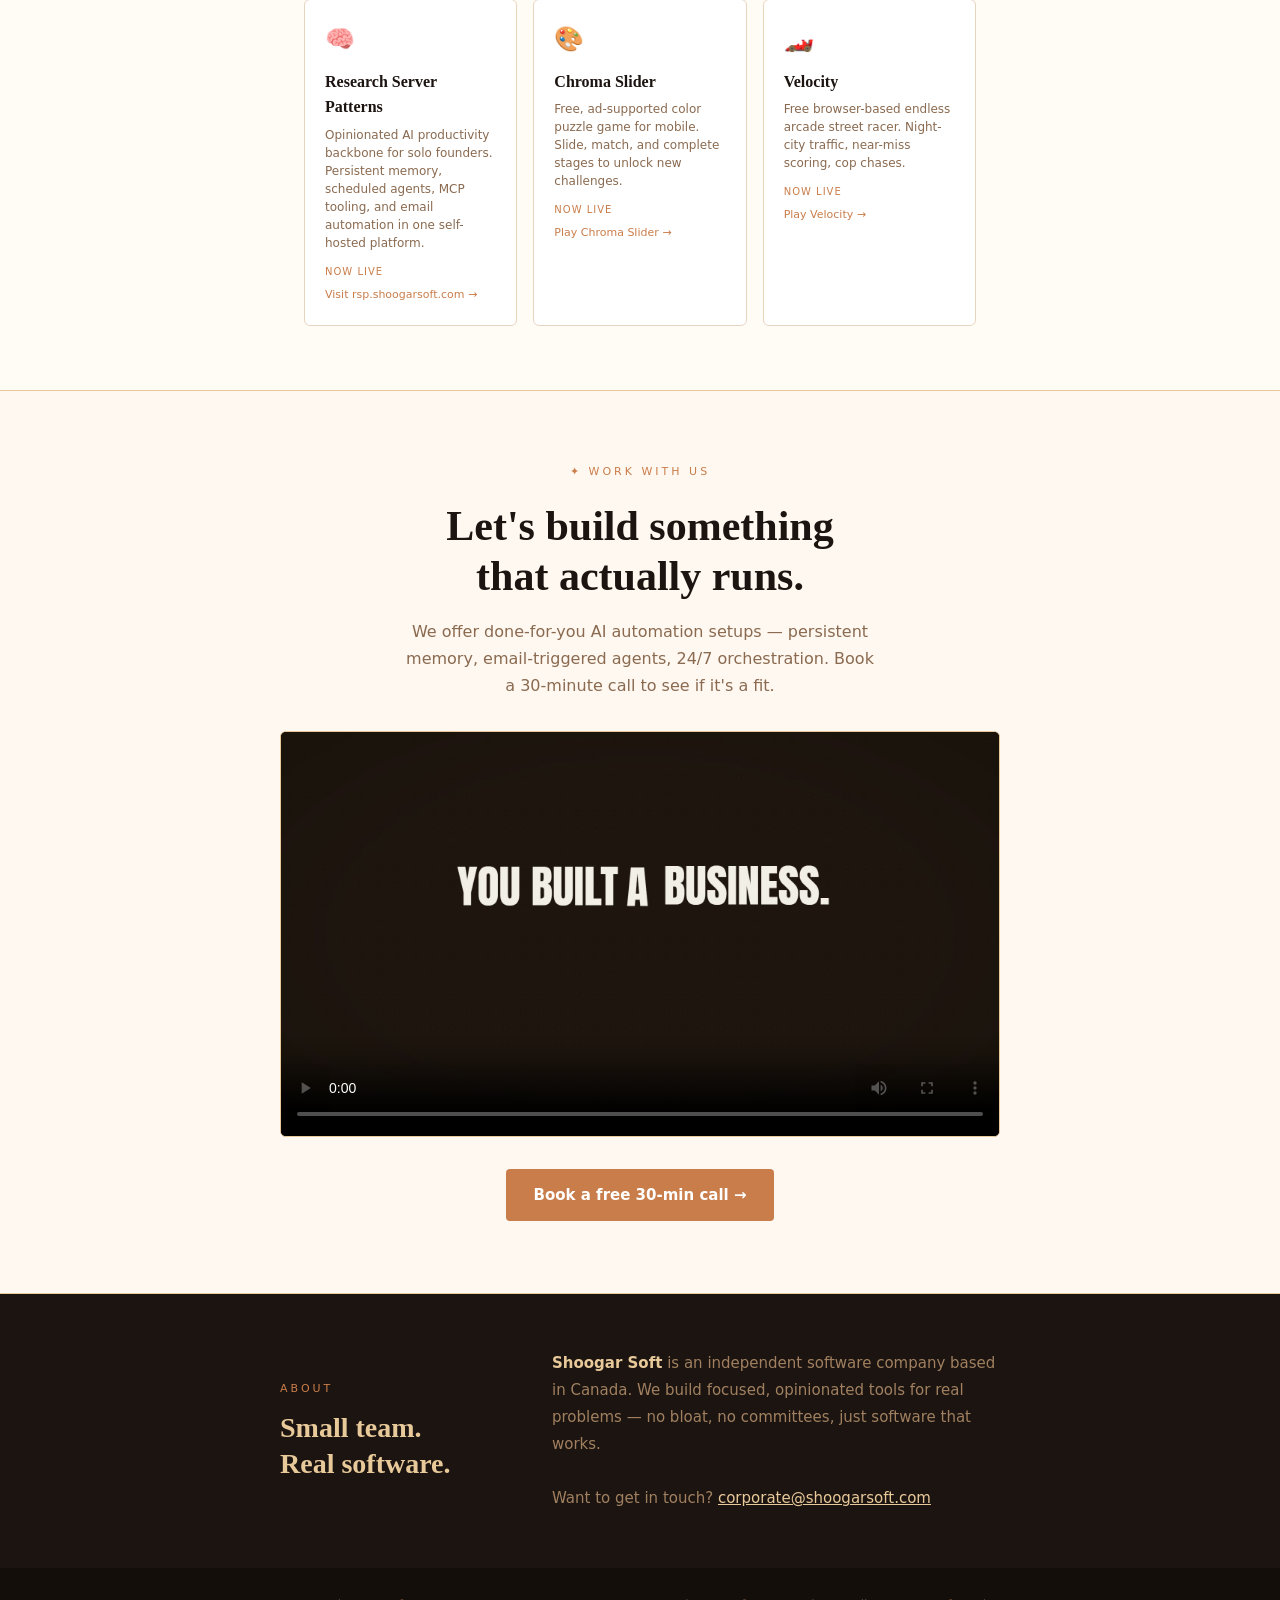
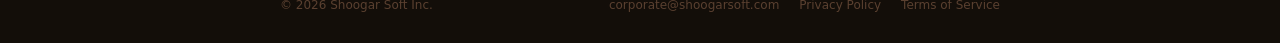
==== commit f04232b3: "feat(shoogar): add Velocity portfolio card and sitemap entry" ====
--- a/index.html
+++ b/index.html
@@ -123,6 +123,14 @@
       <a class="portfolio-link" href="apps/chroma-slider/">Play Chroma Slider →</a>
     </div>
 
+    <div class="portfolio-card">
+      <div class="portfolio-icon" aria-hidden="true">🏎️</div>
+      <h3>Velocity</h3>
+      <p>Free browser-based endless arcade street racer. Night-city traffic, near-miss scoring, cop chases.</p>
+      <div class="portfolio-status live">Now live</div>
+      <a class="portfolio-link" href="apps/velocity/">Play Velocity →</a>
+    </div>
+
   </div>
 </section>
 
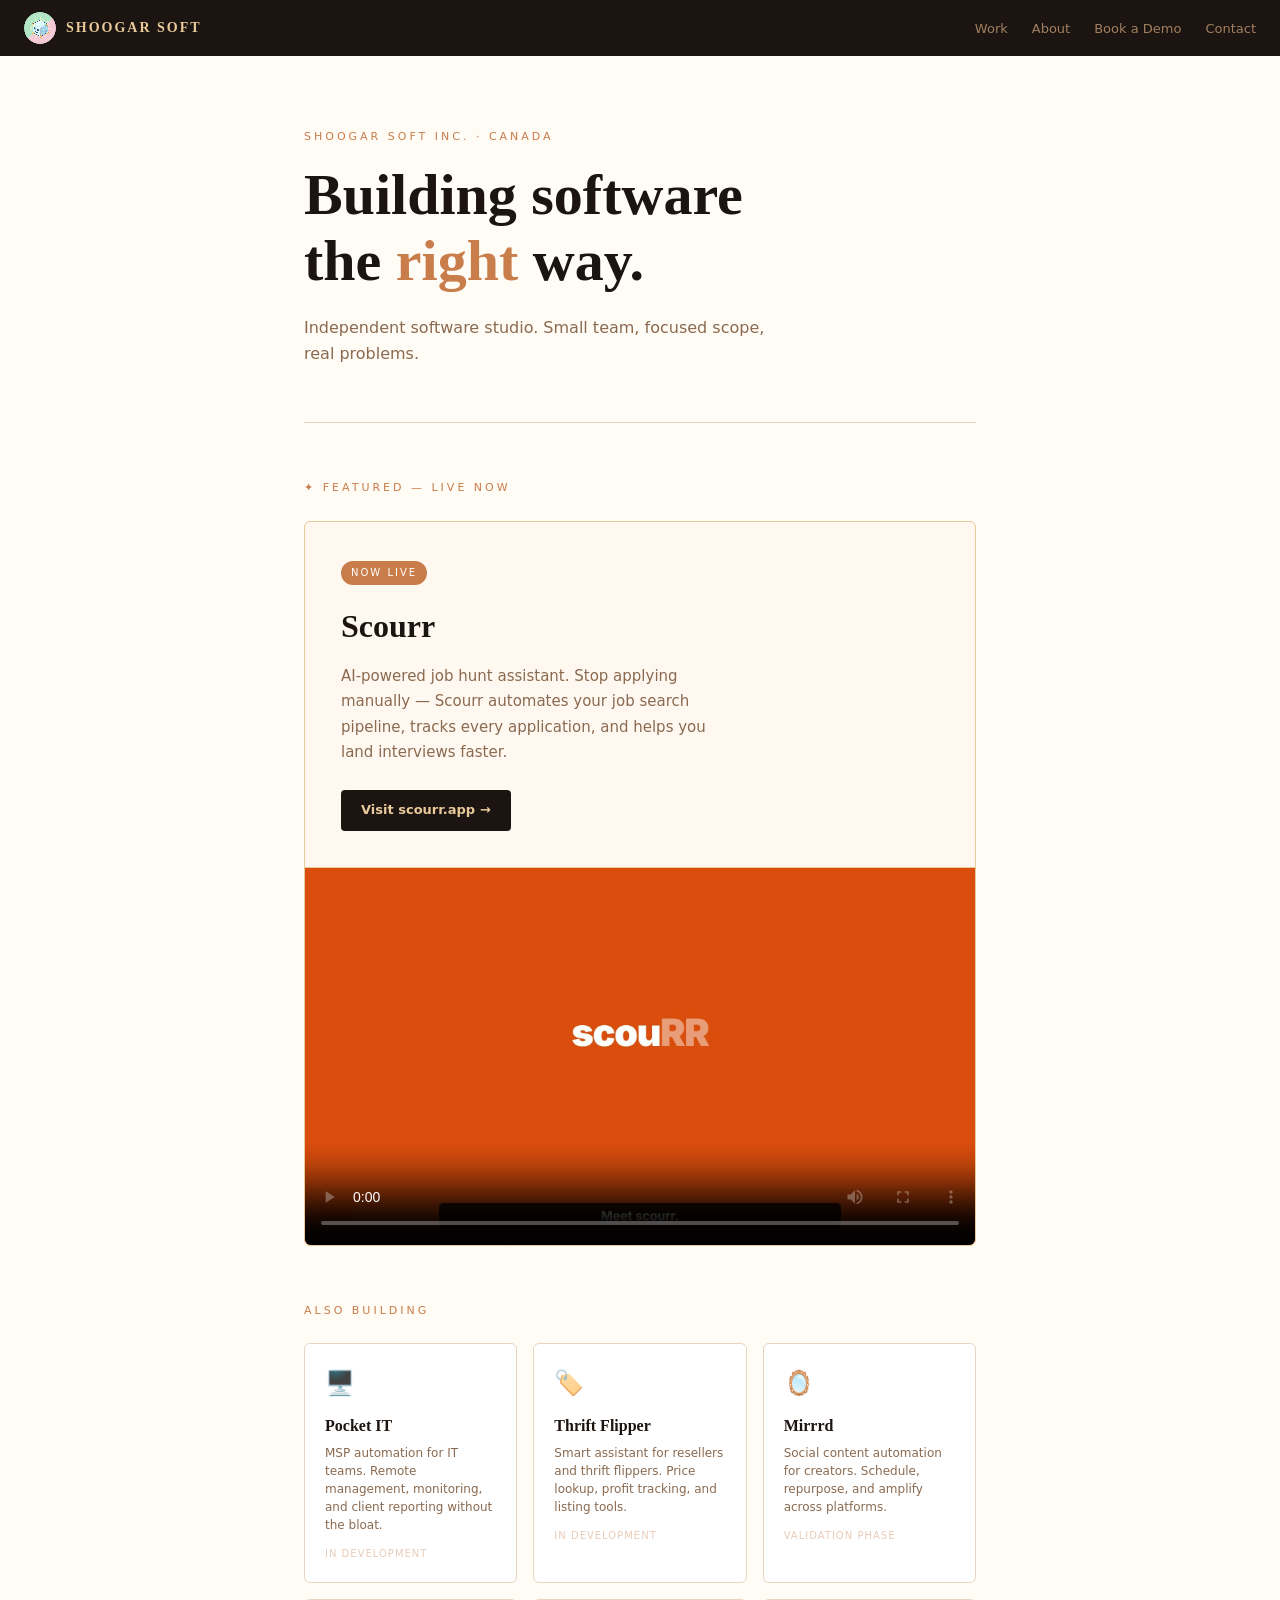
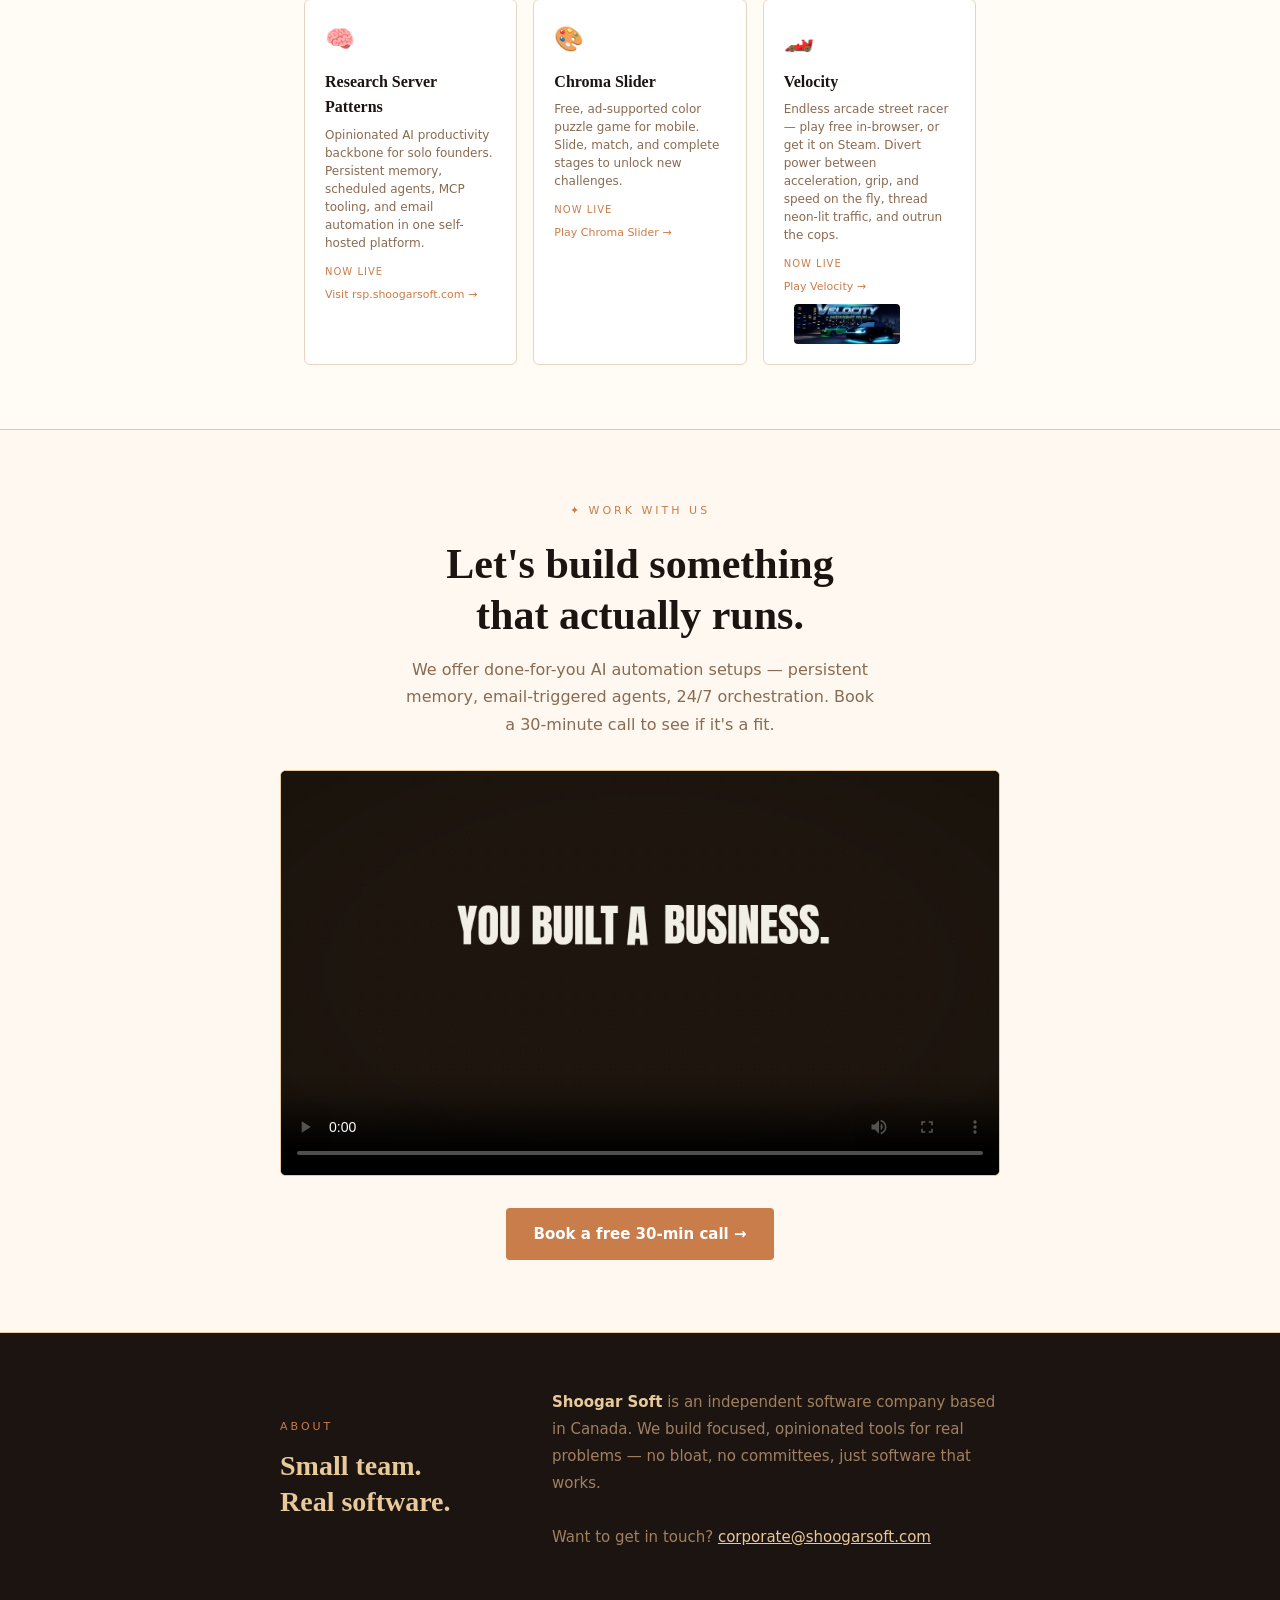
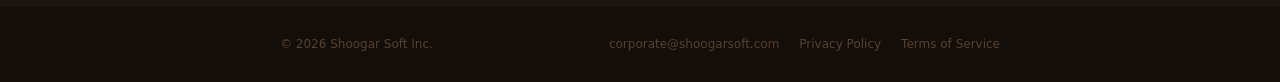
==== commit ec0e980e: "feat(shoogar): update Velocity card with tuning system, Steam link, and accurate pricing copy Blurb " ====
--- a/index.html
+++ b/index.html
@@ -126,9 +126,12 @@
     <div class="portfolio-card">
       <div class="portfolio-icon" aria-hidden="true">🏎️</div>
       <h3>Velocity</h3>
-      <p>Free browser-based endless arcade street racer. Night-city traffic, near-miss scoring, cop chases.</p>
+      <p>Endless arcade street racer — play free in-browser, or get it on Steam. Divert power between acceleration, grip, and speed on the fly, thread neon-lit traffic, and outrun the cops.</p>
       <div class="portfolio-status live">Now live</div>
       <a class="portfolio-link" href="apps/velocity/">Play Velocity →</a>
+      <a href="https://store.steampowered.com/app/5023550/" target="_blank" rel="noopener" style="display: inline-block; margin-top: 6px; margin-left: 10px;">
+        <img src="assets/velocity-steam-capsule.png" alt="Wishlist Velocity - Midnight Run on Steam" style="height: 40px; width: auto; border-radius: 4px; vertical-align: middle;">
+      </a>
     </div>
 
   </div>
